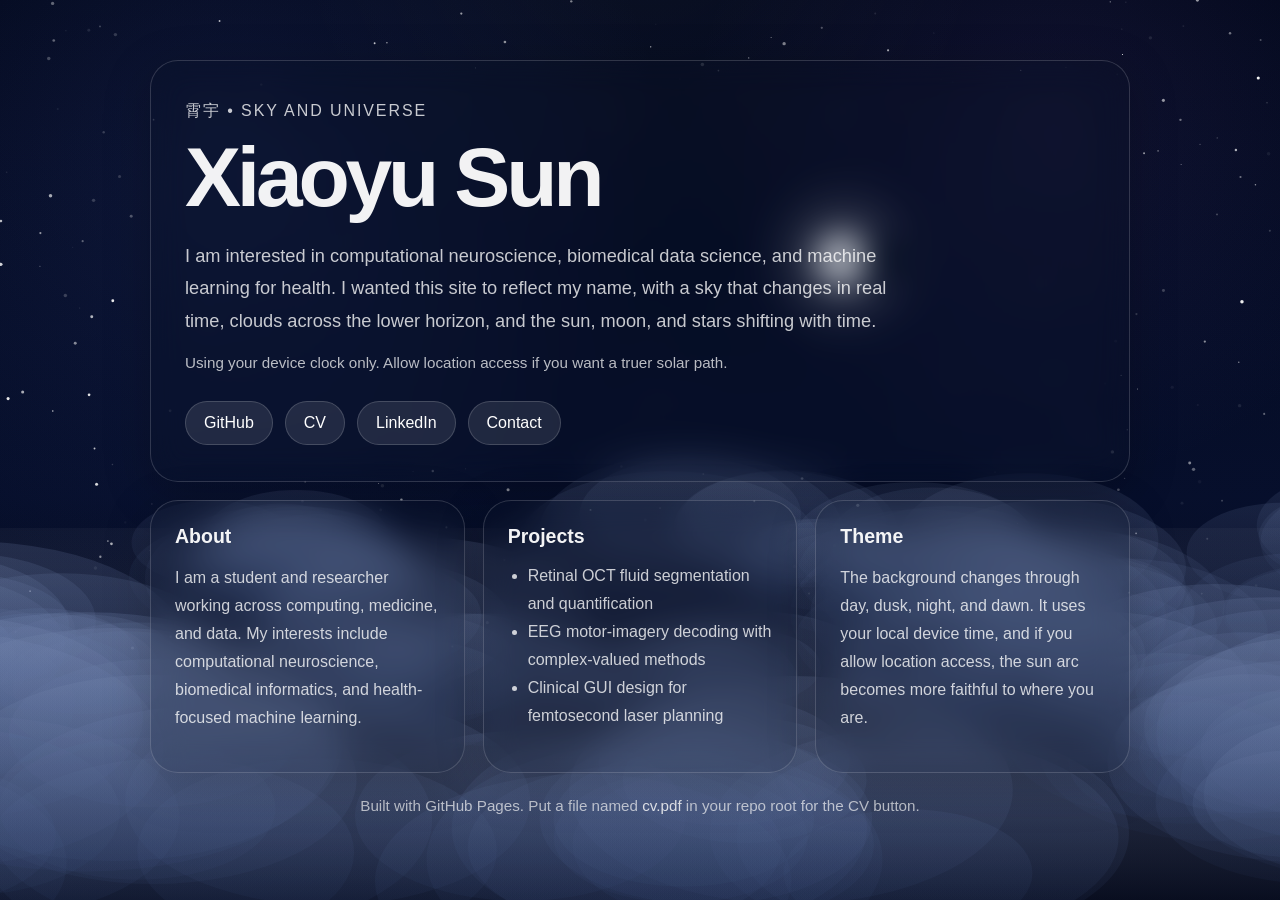
==== index.html @ a61abae7 "Refactor styles and enhance visual elements Adjusted CSS variables for transparency and z-index, mod" ====
<!DOCTYPE html>
<html lang="en">
<head>
  <meta charset="UTF-8" />
  <meta name="viewport" content="width=device-width, initial-scale=1.0" />
  <title>Xiaoyu Sun</title>
  <style>
    * { box-sizing: border-box; }

    :root {
      --page-max: 980px;
      --glass: rgba(10, 18, 40, 0.22);
      --glass-border: rgba(255, 255, 255, 0.16);
      --text: rgba(255, 255, 255, 0.95);
      --muted: rgba(255, 255, 255, 0.78);
      --button: rgba(255, 255, 255, 0.10);
      --button-hover: rgba(255, 255, 255, 0.18);
    }

    html, body {
      margin: 0;
      min-height: 100%;
      overflow-x: hidden;
      font-family: Inter, "Segoe UI", Arial, sans-serif;
      color: var(--text);
      background: #020617;
    }

    body {
      position: relative;
    }

    #sky {
      position: fixed;
      inset: 0;
      width: 100%;
      height: 100%;
      display: block;
      z-index: 0;
      pointer-events: none;
    }

        .overlay {
      position: fixed;
      inset: 0;
      z-index: 1;
      background:
        radial-gradient(circle at 50% -10%, rgba(255, 255, 255, 0.04), transparent 30%),
        linear-gradient(to bottom, rgba(2, 6, 23, 0.03), rgba(2, 6, 23, 0.16));
      pointer-events: none;
    }

        .page {
      width: min(var(--page-max), calc(100% - 32px));
      margin: 0 auto;
      padding: 60px 0 40px;
      position: relative;
      z-index: 2;
    }

    .hero, .card {
      background: var(--glass);
      border: 1px solid var(--glass-border);
      backdrop-filter: blur(16px);
      -webkit-backdrop-filter: blur(16px);
      border-radius: 28px;
      box-shadow: 0 12px 48px rgba(0, 0, 0, 0.22);
    }

    .hero {
      padding: 36px 34px;
      margin-bottom: 18px;
    }

    .eyebrow {
      margin: 0 0 12px;
      color: var(--muted);
      font-size: 1rem;
      letter-spacing: 0.12em;
      text-transform: uppercase;
    }

    h1 {
      margin: 0;
      font-size: clamp(3rem, 9vw, 5.25rem);
      line-height: 0.96;
      letter-spacing: -0.05em;
    }

    .tagline {
      max-width: 720px;
      font-size: 1.14rem;
      line-height: 1.8;
      color: var(--muted);
      margin: 22px 0 0;
    }

    .status {
      margin-top: 12px;
      font-size: 0.95rem;
      color: rgba(255, 255, 255, 0.72);
    }

    .buttons {
      display: flex;
      flex-wrap: wrap;
      gap: 12px;
      margin-top: 24px;
    }

    .buttons a {
      display: inline-flex;
      align-items: center;
      justify-content: center;
      min-height: 44px;
      padding: 0 18px;
      border-radius: 999px;
      text-decoration: none;
      color: white;
      background: var(--button);
      border: 1px solid rgba(255, 255, 255, 0.16);
      transition: transform 0.18s ease, background 0.18s ease, border-color 0.18s ease;
    }

    .buttons a:hover {
      transform: translateY(-1px);
      background: var(--button-hover);
      border-color: rgba(255, 255, 255, 0.24);
    }

    .grid {
      display: grid;
      grid-template-columns: repeat(auto-fit, minmax(260px, 1fr));
      gap: 18px;
      margin-top: 18px;
    }

    .card {
      padding: 24px;
    }

    h2 {
      margin: 0 0 14px;
      font-size: 1.22rem;
    }

    p, li {
      color: var(--muted);
      line-height: 1.75;
      font-size: 1rem;
    }

    ul {
      margin: 0;
      padding-left: 20px;
    }

    .footer {
      margin-top: 24px;
      text-align: center;
      font-size: 0.95rem;
      color: rgba(255, 255, 255, 0.68);
    }

    .footer a {
      color: rgba(255, 255, 255, 0.86);
      text-decoration: none;
    }

    .footer a:hover {
      text-decoration: underline;
    }

    @media (max-width: 640px) {
      .page {
        padding-top: 32px;
      }

      .hero, .card {
        padding: 22px;
        border-radius: 24px;
      }

      .tagline {
        font-size: 1.03rem;
      }
    }
  </style>
</head>
<body>
  <canvas id="sky"></canvas>
  <div class="overlay"></div>

  <main class="page">
    <section class="hero">
      <p class="eyebrow">霄宇 • Sky and Universe</p>
      <h1>Xiaoyu Sun</h1>
      <p class="tagline">
        I am interested in computational neuroscience, biomedical data science, and machine learning for health.
        I wanted this site to reflect my name, with a sky that changes in real time, clouds across the lower horizon,
        and the sun, moon, and stars shifting with time.
      </p>
      <p class="status" id="sky-status">Using your device clock. Waiting for location permission for a truer solar path.</p>

      <div class="buttons">
        <a href="https://github.com/XiaoyuSun-1" target="_blank" rel="noopener noreferrer">GitHub</a>
        <a href="cv.pdf" target="_blank" rel="noopener noreferrer">CV</a>
        <a href="https://www.linkedin.com/in/klay-xiaoyu-sun/" target="_blank" rel="noopener noreferrer">LinkedIn</a>
        <a href="mailto:xisun@students.pitzer.edu">Contact</a>
      </div>
    </section>

    <section class="grid">
      <article class="card">
        <h2>About</h2>
        <p>
          I am a student and researcher working across computing, medicine, and data.
          My interests include computational neuroscience, biomedical informatics,
          and health-focused machine learning.
        </p>
      </article>

      <article class="card">
        <h2>Projects</h2>
        <ul>
          <li>Retinal OCT fluid segmentation and quantification</li>
          <li>EEG motor-imagery decoding with complex-valued methods</li>
          <li>Clinical GUI design for femtosecond laser planning</li>
        </ul>
      </article>

      <article class="card">
        <h2>Theme</h2>
        <p>
          The background changes through day, dusk, night, and dawn.
          It uses your local device time, and if you allow location access,
          the sun arc becomes more faithful to where you are.
        </p>
      </article>
    </section>

    <div class="footer">
      Built with GitHub Pages. Put a file named <a href="cv.pdf">cv.pdf</a> in your repo root for the CV button.
    </div>
  </main>

  <script>
    const canvas = document.getElementById("sky");
    const ctx = canvas.getContext("2d");
    const statusEl = document.getElementById("sky-status");

    let width = 0;
    let height = 0;
    let dpr = 1;

    const observer = {
      lat: null,
      lon: null,
      usingGeo: false
    };

    const stars = [];
    const cloudLayers = [];
    const STAR_COUNT = 320;
    const HORIZON_RATIO = 0.62;

    function clamp(v, min, max) {
      return Math.max(min, Math.min(max, v));
    }

    function lerp(a, b, t) {
      return a + (b - a) * t;
    }

    function smoothstep(edge0, edge1, x) {
      const t = clamp((x - edge0) / (edge1 - edge0), 0, 1);
      return t * t * (3 - 2 * t);
    }

    function rgba(r, g, b, a = 1) {
      return `rgba(${r}, ${g}, ${b}, ${a})`;
    }

    function resize() {
      width = window.innerWidth;
      height = window.innerHeight;
      dpr = Math.min(window.devicePixelRatio || 1, 2);

      canvas.width = width * dpr;
      canvas.height = height * dpr;
      canvas.style.width = width + "px";
      canvas.style.height = height + "px";
      ctx.setTransform(dpr, 0, 0, dpr, 0, 0);

      buildStars();
      buildClouds();
    }

    function random(min, max) {
      return Math.random() * (max - min) + min;
    }

    function buildStars() {
      stars.length = 0;
      for (let i = 0; i < STAR_COUNT; i++) {
        stars.push({
          x: Math.random() * width,
          y: Math.random() * height * 0.72,
          r: random(0.45, 1.75),
          baseAlpha: random(0.25, 0.95),
          twinkle: random(0.6, 2.4),
          driftX: random(-0.008, 0.008),
          driftY: random(-0.018, 0.018)
        });
      }
    }

    function createCloud(count, baseYRatio, sizeMin, sizeMax, speedMin, speedMax, alpha) {
      const clouds = [];
      for (let i = 0; i < count; i++) {
        clouds.push({
          x: random(-200, width + 200),
          y: height * baseYRatio + random(-30, 40),
          size: random(sizeMin, sizeMax),
          speed: random(speedMin, speedMax),
          alpha,
          puffOffset: Array.from({ length: 5 }, () => ({
            ox: random(-0.42, 0.42),
            oy: random(-0.18, 0.18),
            scale: random(0.55, 1.1)
          }))
        });
      }
      return clouds;
    }

    function buildClouds() {
      cloudLayers.length = 0;
      cloudLayers.push(createCloud(11, 0.64, 140, 240, 0.05, 0.12, 0.26));
      cloudLayers.push(createCloud(10, 0.75, 180, 300, 0.09, 0.18, 0.34));
      cloudLayers.push(createCloud(9, 0.87, 240, 390, 0.14, 0.24, 0.42));
    }

    function dayOfYear(date) {
      const start = new Date(date.getFullYear(), 0, 0);
      const diff = date - start;
      return Math.floor(diff / 86400000);
    }

    function solarPosition(date, lat, lon) {
      const rad = Math.PI / 180;
      const n = dayOfYear(date);
      const hours = date.getHours() + date.getMinutes() / 60 + date.getSeconds() / 3600;
      const gamma = 2 * Math.PI / 365 * (n - 1 + (hours - 12) / 24);

      const eqtime = 229.18 * (
        0.000075 +
        0.001868 * Math.cos(gamma) -
        0.032077 * Math.sin(gamma) -
        0.014615 * Math.cos(2 * gamma) -
        0.040849 * Math.sin(2 * gamma)
      );

      const decl =
        0.006918 -
        0.399912 * Math.cos(gamma) +
        0.070257 * Math.sin(gamma) -
        0.006758 * Math.cos(2 * gamma) +
        0.000907 * Math.sin(2 * gamma) -
        0.002697 * Math.cos(3 * gamma) +
        0.00148 * Math.sin(3 * gamma);

      const timezone = -date.getTimezoneOffset() / 60;
      const timeOffset = eqtime + 4 * lon - 60 * timezone;
      const trueSolarMinutes = hours * 60 + timeOffset;
      const hourAngleDeg = trueSolarMinutes / 4 - 180;
      const hourAngle = hourAngleDeg * rad;
      const latRad = lat * rad;

      const cosZenith =
        Math.sin(latRad) * Math.sin(decl) +
        Math.cos(latRad) * Math.cos(decl) * Math.cos(hourAngle);

      const zenith = Math.acos(clamp(cosZenith, -1, 1));
      const altitude = 90 - zenith / rad;

      return {
        altitude,
        hourAngleDeg
      };
    }

    function fallbackSolarPosition(date) {
      const h = date.getHours() + date.getMinutes() / 60 + date.getSeconds() / 3600;
      const t = (h - 6) / 12;
      const altitude = Math.sin(t * Math.PI) * 72 - 8;
      const hourAngleDeg = (h / 24) * 360 - 180;
      return { altitude, hourAngleDeg };
    }

    function getSun(date) {
      if (observer.usingGeo && observer.lat != null && observer.lon != null) {
        return solarPosition(date, observer.lat, observer.lon);
      }
      return fallbackSolarPosition(date);
    }

    function moonPhase(date) {
      const synodicMonth = 29.530588853;
      const knownNewMoon = Date.UTC(2000, 0, 6, 18, 14, 0);
      const days = (date.getTime() - knownNewMoon) / 86400000;
      let phase = (days / synodicMonth) % 1;
      if (phase < 0) phase += 1;
      return phase;
    }

    function getMoon(date) {
      const phase = moonPhase(date);
      const shifted = new Date(date.getTime() + (12.85 + phase * 1.2) * 3600000);
      const pos = observer.usingGeo && observer.lat != null && observer.lon != null
        ? solarPosition(shifted, observer.lat, observer.lon)
        : fallbackSolarPosition(shifted);
      return {
        altitude: pos.altitude,
        hourAngleDeg: pos.hourAngleDeg,
        phase
      };
    }

    function bodyToXY(pos) {
      const horizonY = height * HORIZON_RATIO;
      const x = width * (0.5 + clamp(pos.hourAngleDeg, -110, 110) / 220 * 0.84);
      const altitudeNorm = clamp((pos.altitude + 12) / 84, 0, 1);
      const y = horizonY - altitudeNorm * height * 0.48;
      return { x, y };
    }

    function drawSky(sunAlt) {
      const horizonY = height * HORIZON_RATIO;
      const day = smoothstep(-6, 18, sunAlt);
      const night = 1 - smoothstep(-10, 6, sunAlt);
      const twilight = Math.max(0, 1 - Math.abs(sunAlt) / 16);

      const base = ctx.createLinearGradient(0, 0, 0, height);
      base.addColorStop(0, rgba(2, 8, 28, 1));
      base.addColorStop(0.55, rgba(7, 16, 46, 1));
      base.addColorStop(1, rgba(10, 14, 32, 1));
      ctx.fillStyle = base;
      ctx.fillRect(0, 0, width, height);

      if (day > 0) {
        ctx.save();
        ctx.globalAlpha = day;
        const dayGrad = ctx.createLinearGradient(0, 0, 0, height);
        dayGrad.addColorStop(0, rgba(88, 163, 255, 1));
        dayGrad.addColorStop(0.52, rgba(156, 209, 255, 1));
        dayGrad.addColorStop(1, rgba(216, 236, 255, 1));
        ctx.fillStyle = dayGrad;
        ctx.fillRect(0, 0, width, height);
        ctx.restore();
      }

      if (twilight > 0.01) {
        ctx.save();
        ctx.globalAlpha = twilight * 0.95;
        const dusk = ctx.createRadialGradient(width * 0.5, horizonY - 10, 10, width * 0.5, horizonY - 10, width * 0.62);
        dusk.addColorStop(0, rgba(255, 206, 122, 0.88));
        dusk.addColorStop(0.32, rgba(255, 145, 92, 0.42));
        dusk.addColorStop(0.62, rgba(153, 106, 215, 0.18));
        dusk.addColorStop(1, rgba(0, 0, 0, 0));
        ctx.fillStyle = dusk;
        ctx.fillRect(0, 0, width, height);
        ctx.restore();
      }

      if (night > 0.1) {
        ctx.save();
        ctx.globalAlpha = night * 0.55;
        const glowA = ctx.createRadialGradient(width * 0.18, height * 0.18, 0, width * 0.18, height * 0.18, width * 0.34);
        glowA.addColorStop(0, rgba(72, 92, 180, 0.30));
        glowA.addColorStop(1, rgba(72, 92, 180, 0));
        ctx.fillStyle = glowA;
        ctx.fillRect(0, 0, width, height);

        const glowB = ctx.createRadialGradient(width * 0.82, height * 0.14, 0, width * 0.82, height * 0.14, width * 0.28);
        glowB.addColorStop(0, rgba(120, 88, 180, 0.22));
        glowB.addColorStop(1, rgba(120, 88, 180, 0));
        ctx.fillStyle = glowB;
        ctx.fillRect(0, 0, width, height);
        ctx.restore();
      }
    }

    function drawStars(t, sunAlt) {
      const night = 1 - smoothstep(-8, 8, sunAlt);
      if (night < 0.06) return;

      ctx.save();
      ctx.globalCompositeOperation = "screen";

      for (const star of stars) {
        star.x += star.driftX;
        star.y += star.driftY;

        if (star.x < -2) star.x = width + 2;
        if (star.x > width + 2) star.x = -2;
        if (star.y < -2) star.y = height * 0.72 + 2;
        if (star.y > height * 0.72 + 2) star.y = -2;

        const twinkle = 0.55 + 0.45 * Math.sin(t * 0.0012 * star.twinkle + star.x * 0.012 + star.y * 0.008);
        const alpha = clamp(star.baseAlpha * twinkle * night * 1.35, 0, 1);
        ctx.beginPath();
        ctx.fillStyle = rgba(255, 255, 255, alpha);
        ctx.arc(star.x, star.y, star.r, 0, Math.PI * 2);
        ctx.fill();
      }

      ctx.restore();
    }

    function drawSun(pos, sunAlt) {
      if (sunAlt < -8) return;
      const { x, y } = bodyToXY(pos);
      const r = lerp(28, 44, smoothstep(-6, 30, sunAlt));

      ctx.save();
      const glow = ctx.createRadialGradient(x, y, 0, x, y, r * 3.3);
      glow.addColorStop(0, rgba(255, 248, 220, 0.92));
      glow.addColorStop(0.18, rgba(255, 220, 140, 0.52));
      glow.addColorStop(0.5, rgba(255, 180, 90, 0.18));
      glow.addColorStop(1, rgba(255, 180, 90, 0));
      ctx.fillStyle = glow;
      ctx.beginPath();
      ctx.arc(x, y, r * 3.3, 0, Math.PI * 2);
      ctx.fill();

      ctx.beginPath();
      ctx.fillStyle = rgba(255, 236, 176, 0.98);
      ctx.arc(x, y, r, 0, Math.PI * 2);
      ctx.fill();
      ctx.restore();
    }

    function drawMoon(pos, sunAlt) {
      const night = 1 - smoothstep(-6, 8, sunAlt);
      if (night < 0.16) return;

      const { x, y } = bodyToXY(pos);
      const r = 26;
      const phase = pos.phase;
      const illum = 0.5 * (1 - Math.cos(2 * Math.PI * phase));
      const waxing = phase < 0.5;
      const shadowShift = (1 - illum) * r * 2 * (waxing ? -1 : 1);

      ctx.save();
      const glow = ctx.createRadialGradient(x, y, 0, x, y, r * 3.2);
      glow.addColorStop(0, rgba(255, 255, 255, 0.30 * night));
      glow.addColorStop(1, rgba(255, 255, 255, 0));
      ctx.fillStyle = glow;
      ctx.beginPath();
      ctx.arc(x, y, r * 3.2, 0, Math.PI * 2);
      ctx.fill();

      ctx.beginPath();
      ctx.fillStyle = rgba(242, 245, 250, 0.95 * night);
      ctx.arc(x, y, r, 0, Math.PI * 2);
      ctx.fill();

      ctx.globalCompositeOperation = "source-atop";
      ctx.beginPath();
      ctx.fillStyle = rgba(10, 18, 40, 0.92);
      ctx.arc(x + shadowShift, y, r, 0, Math.PI * 2);
      ctx.fill();

      ctx.restore();
    }

    function drawCloudBand() {
      const horizonY = height * HORIZON_RATIO;
      const grad = ctx.createLinearGradient(0, horizonY - 30, 0, height);
      grad.addColorStop(0, rgba(255, 255, 255, 0.04));
      grad.addColorStop(0.25, rgba(180, 195, 230, 0.08));
      grad.addColorStop(1, rgba(10, 16, 34, 0.62));
      ctx.fillStyle = grad;
      ctx.fillRect(0, horizonY - 30, width, height - horizonY + 30);
    }

    function drawCloudPuff(cloud, layerIndex, sunAlt) {
      const night = 1 - smoothstep(-8, 10, sunAlt);
      const daylight = smoothstep(-8, 18, sunAlt);
      const lightA = rgba(255, 250, 245, cloud.alpha * (0.18 + daylight * 0.42));
      const lightB = rgba(130, 150, 195, cloud.alpha * (0.18 + night * 0.38));
      const fillA = daylight > 0.35 ? lightA : lightB;
      const fillB = daylight > 0.35
        ? rgba(255, 208, 168, cloud.alpha * 0.18)
        : rgba(56, 78, 128, cloud.alpha * 0.24);

      const grad = ctx.createLinearGradient(cloud.x, cloud.y - cloud.size * 0.4, cloud.x, cloud.y + cloud.size * 0.4);
      grad.addColorStop(0, fillA);
      grad.addColorStop(1, fillB);
      ctx.fillStyle = grad;

      for (const puff of cloud.puffOffset) {
        const rx = cloud.size * puff.scale * 0.70;
        const ry = cloud.size * puff.scale * 0.36;
        ctx.beginPath();
        ctx.ellipse(
          cloud.x + puff.ox * cloud.size,
          cloud.y + puff.oy * cloud.size + layerIndex * 6,
          rx,
          ry,
          0,
          0,
          Math.PI * 2
        );
        ctx.fill();
      }
    }

    function drawClouds(sunAlt) {
      drawCloudBand();

      cloudLayers.forEach((layer, layerIndex) => {
        for (const cloud of layer) {
          cloud.x += cloud.speed;
          if (cloud.x - cloud.size * 1.2 > width + 260) {
            cloud.x = -cloud.size * 1.4 - 160;
          }
          drawCloudPuff(cloud, layerIndex, sunAlt);
        }
      });
    }

    function drawHaze(sunAlt, sunPos) {
      const { x, y } = bodyToXY(sunPos);
      const haze = Math.max(0, 1 - Math.abs(sunAlt) / 18);
      if (haze < 0.08) return;

      ctx.save();
      ctx.globalAlpha = haze * 0.42;
      const halo = ctx.createRadialGradient(x, y, 0, x, y, width * 0.32);
      halo.addColorStop(0, rgba(255, 210, 140, 0.28));
      halo.addColorStop(1, rgba(255, 210, 140, 0));
      ctx.fillStyle = halo;
      ctx.fillRect(0, 0, width, height);
      ctx.restore();
    }

    function render(t) {
      const now = new Date();
      const sun = getSun(now);
      const moon = getMoon(now);

      drawSky(sun.altitude);
      drawStars(t, sun.altitude);
      drawHaze(sun.altitude, sun);
      drawSun(sun, sun.altitude);
      drawMoon(moon, sun.altitude);
      drawClouds(sun.altitude);

      requestAnimationFrame(render);
    }

    function requestLocation() {
      if (!navigator.geolocation) {
        statusEl.textContent = "Using your device clock only. Browser location is unavailable.";
        return;
      }

      navigator.geolocation.getCurrentPosition(
        (pos) => {
          observer.lat = pos.coords.latitude;
          observer.lon = pos.coords.longitude;
          observer.usingGeo = true;
          statusEl.textContent = "Using your live location and device time for the sky.";
        },
        () => {
          observer.usingGeo = false;
          statusEl.textContent = "Using your device clock only. Allow location access if you want a truer solar path.";
        },
        {
          enableHighAccuracy: false,
          maximumAge: 10 * 60 * 1000,
          timeout: 5000
        }
      );
    }

    window.addEventListener("resize", resize);
    resize();
    requestLocation();
    requestAnimationFrame(render);
  </script>
</body>
</html>
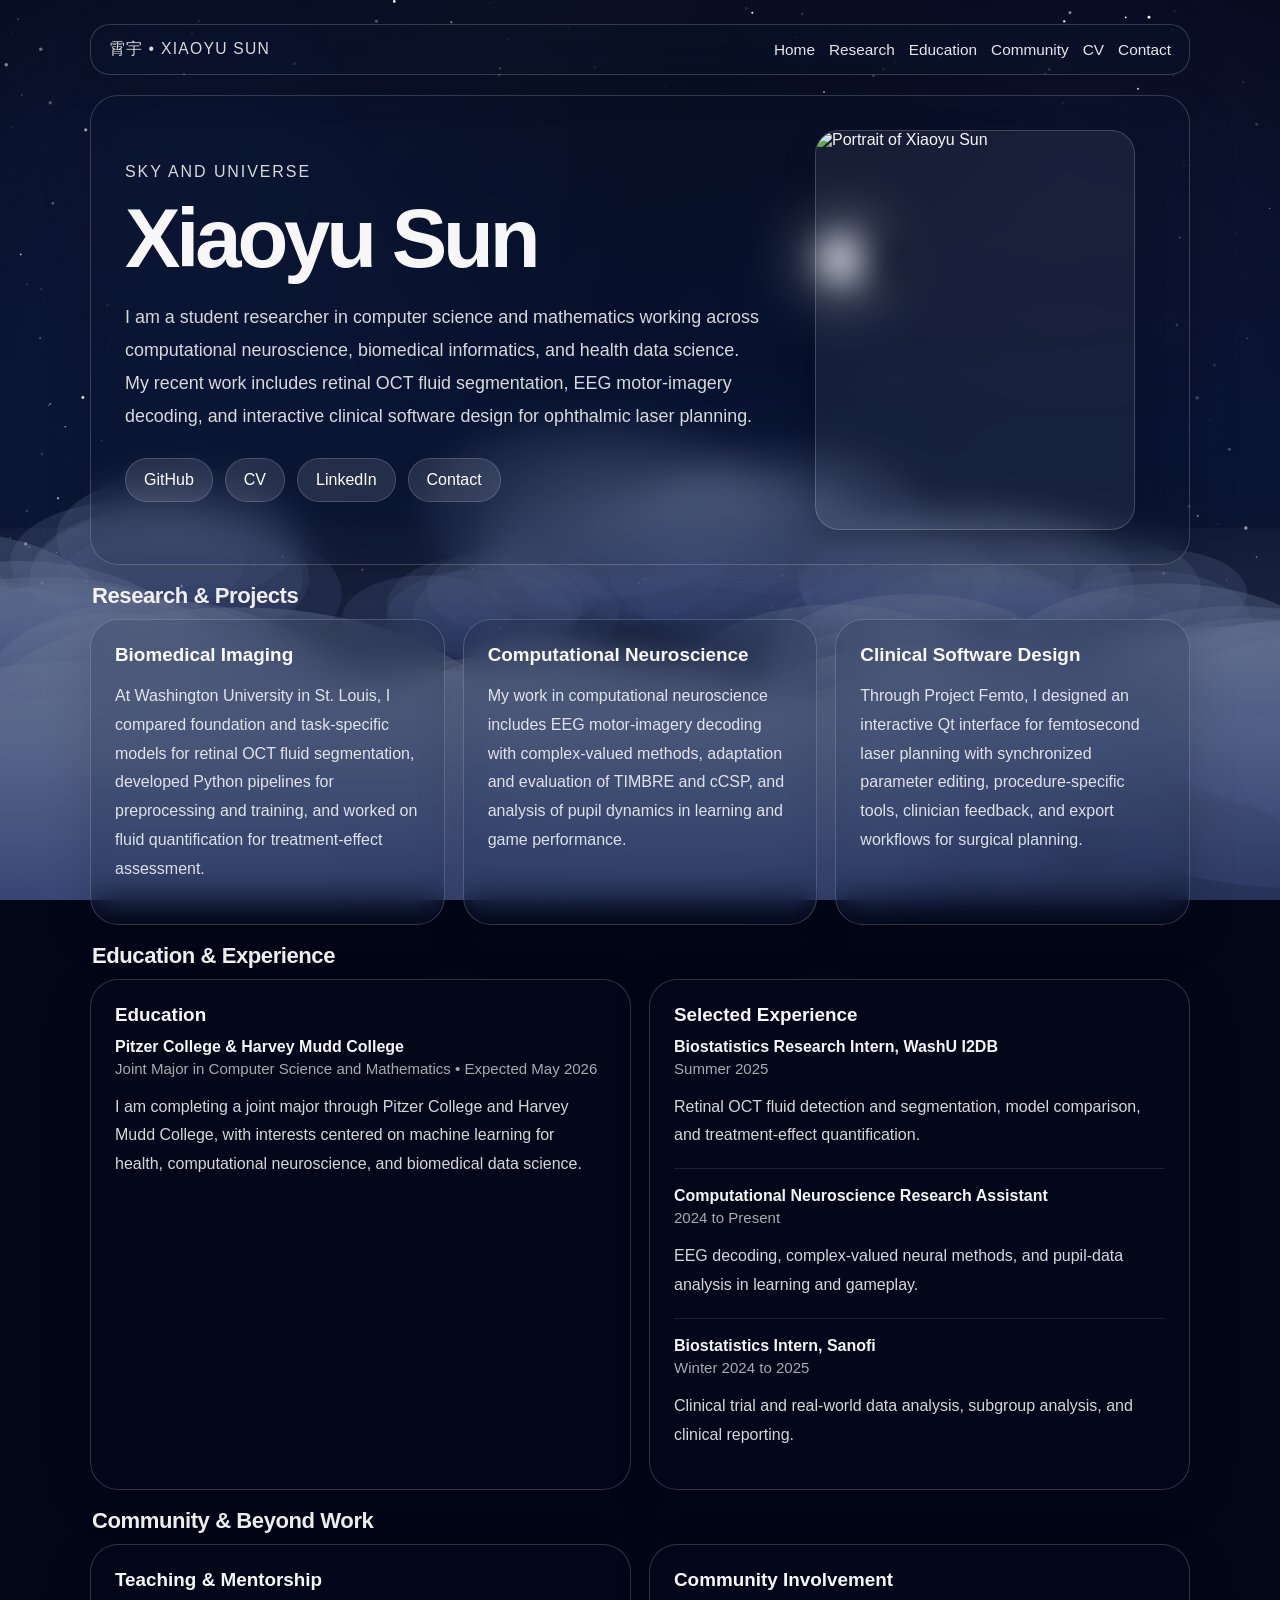
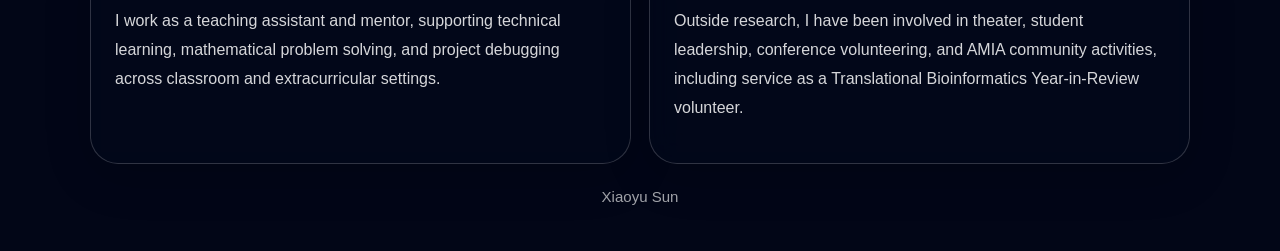
==== commit 5cd25488: "Refactor index.html for layout and styling improvements Updated CSS variables for improved styling a" ====
--- a/index.html
+++ b/index.html
@@ -8,13 +8,14 @@
     * { box-sizing: border-box; }
 
     :root {
-      --page-max: 980px;
-      --glass: rgba(10, 18, 40, 0.22);
-      --glass-border: rgba(255, 255, 255, 0.16);
-      --text: rgba(255, 255, 255, 0.95);
-      --muted: rgba(255, 255, 255, 0.78);
-      --button: rgba(255, 255, 255, 0.10);
-      --button-hover: rgba(255, 255, 255, 0.18);
+      --page-max: 1100px;
+      --glass: rgba(10, 18, 40, 0.18);
+      --glass-strong: rgba(10, 18, 40, 0.28);
+      --glass-border: rgba(255, 255, 255, 0.18);
+      --text: rgba(255, 255, 255, 0.97);
+      --muted: rgba(255, 255, 255, 0.84);
+      --button: rgba(255, 255, 255, 0.11);
+      --button-hover: rgba(255, 255, 255, 0.20);
     }
 
     html, body {
@@ -24,6 +25,7 @@
       font-family: Inter, "Segoe UI", Arial, sans-serif;
       color: var(--text);
       background: #020617;
+      scroll-behavior: smooth;
     }
 
     body {
@@ -40,35 +42,84 @@
       pointer-events: none;
     }
 
-        .overlay {
+    .overlay {
       position: fixed;
       inset: 0;
       z-index: 1;
       background:
         radial-gradient(circle at 50% -10%, rgba(255, 255, 255, 0.04), transparent 30%),
-        linear-gradient(to bottom, rgba(2, 6, 23, 0.03), rgba(2, 6, 23, 0.16));
+        linear-gradient(to bottom, rgba(2, 6, 23, 0.02), rgba(2, 6, 23, 0.12));
       pointer-events: none;
     }
 
-        .page {
+    .page {
       width: min(var(--page-max), calc(100% - 32px));
       margin: 0 auto;
-      padding: 60px 0 40px;
+      padding: 24px 0 40px;
       position: relative;
       z-index: 2;
     }
 
-    .hero, .card {
+    .nav {
+      position: sticky;
+      top: 16px;
+      z-index: 10;
+      display: flex;
+      justify-content: space-between;
+      align-items: center;
+      gap: 18px;
+      padding: 14px 18px;
+      margin-bottom: 20px;
+      background: var(--glass-strong);
+      border: 1px solid var(--glass-border);
+      border-radius: 20px;
+      backdrop-filter: blur(16px);
+      -webkit-backdrop-filter: blur(16px);
+      box-shadow: 0 10px 40px rgba(0, 0, 0, 0.16);
+    }
+
+    .nav-brand {
+      font-size: 0.98rem;
+      letter-spacing: 0.08em;
+      text-transform: uppercase;
+      color: var(--muted);
+      white-space: nowrap;
+    }
+
+    .nav-links {
+      display: flex;
+      flex-wrap: wrap;
+      justify-content: flex-end;
+      gap: 14px;
+    }
+
+    .nav-links a {
+      color: rgba(255, 255, 255, 0.9);
+      text-decoration: none;
+      font-size: 0.96rem;
+      transition: opacity 0.18s ease;
+    }
+
+    .nav-links a:hover {
+      opacity: 0.75;
+    }
+
+    .hero,
+    .card {
       background: var(--glass);
       border: 1px solid var(--glass-border);
       backdrop-filter: blur(16px);
       -webkit-backdrop-filter: blur(16px);
       border-radius: 28px;
-      box-shadow: 0 12px 48px rgba(0, 0, 0, 0.22);
+      box-shadow: 0 12px 48px rgba(0, 0, 0, 0.16);
     }
 
     .hero {
-      padding: 36px 34px;
+      display: grid;
+      grid-template-columns: minmax(0, 1.4fr) minmax(260px, 360px);
+      gap: 28px;
+      align-items: center;
+      padding: 34px;
       margin-bottom: 18px;
     }
 
@@ -82,23 +133,17 @@
 
     h1 {
       margin: 0;
-      font-size: clamp(3rem, 9vw, 5.25rem);
+      font-size: clamp(3rem, 9vw, 5.2rem);
       line-height: 0.96;
       letter-spacing: -0.05em;
     }
 
     .tagline {
-      max-width: 720px;
-      font-size: 1.14rem;
-      line-height: 1.8;
+      max-width: 760px;
+      font-size: 1.12rem;
+      line-height: 1.85;
       color: var(--muted);
       margin: 22px 0 0;
-    }
-
-    .status {
-      margin-top: 12px;
-      font-size: 0.95rem;
-      color: rgba(255, 255, 255, 0.72);
     }
 
     .buttons {
@@ -128,11 +173,47 @@
       border-color: rgba(255, 255, 255, 0.24);
     }
 
-    .grid {
+    .hero-photo-wrap {
+      display: flex;
+      justify-content: center;
+      align-items: center;
+    }
+
+    .hero-photo {
+      width: min(100%, 320px);
+      aspect-ratio: 4 / 5;
+      object-fit: cover;
+      object-position: center 22%;
+      border-radius: 24px;
+      border: 1px solid rgba(255, 255, 255, 0.18);
+      box-shadow: 0 10px 32px rgba(0, 0, 0, 0.22);
+      background: rgba(255, 255, 255, 0.06);
+    }
+
+    .section {
+      margin-top: 18px;
+      scroll-margin-top: 90px;
+    }
+
+    .section-header {
+      margin: 0 0 10px;
+      padding-left: 2px;
+      font-size: 1.38rem;
+      letter-spacing: -0.02em;
+    }
+
+    .grid-two,
+    .grid-three {
       display: grid;
-      grid-template-columns: repeat(auto-fit, minmax(260px, 1fr));
       gap: 18px;
-      margin-top: 18px;
+    }
+
+    .grid-two {
+      grid-template-columns: repeat(2, minmax(0, 1fr));
+    }
+
+    .grid-three {
+      grid-template-columns: repeat(3, minmax(0, 1fr));
     }
 
     .card {
@@ -140,13 +221,13 @@
     }
 
     h2 {
-      margin: 0 0 14px;
-      font-size: 1.22rem;
+      margin: 0 0 12px;
+      font-size: 1.18rem;
     }
 
     p, li {
       color: var(--muted);
-      line-height: 1.75;
+      line-height: 1.8;
       font-size: 1rem;
     }
 
@@ -155,34 +236,77 @@
       padding-left: 20px;
     }
 
+    .timeline-item + .timeline-item {
+      margin-top: 18px;
+      padding-top: 18px;
+      border-top: 1px solid rgba(255, 255, 255, 0.10);
+    }
+
+    .timeline-title {
+      font-size: 1rem;
+      font-weight: 600;
+      color: rgba(255, 255, 255, 0.96);
+      margin-bottom: 4px;
+    }
+
+    .timeline-meta {
+      font-size: 0.94rem;
+      color: rgba(255, 255, 255, 0.66);
+      margin-bottom: 8px;
+    }
+
     .footer {
       margin-top: 24px;
       text-align: center;
-      font-size: 0.95rem;
-      color: rgba(255, 255, 255, 0.68);
-    }
-
-    .footer a {
-      color: rgba(255, 255, 255, 0.86);
-      text-decoration: none;
-    }
-
-    .footer a:hover {
-      text-decoration: underline;
+      font-size: 0.94rem;
+      color: rgba(255, 255, 255, 0.64);
+      padding-bottom: 6px;
+    }
+
+    @media (max-width: 980px) {
+      .hero {
+        grid-template-columns: 1fr;
+      }
+
+      .hero-photo {
+        width: min(100%, 280px);
+      }
+    }
+
+    @media (max-width: 860px) {
+      .grid-three {
+        grid-template-columns: 1fr;
+      }
+
+      .grid-two {
+        grid-template-columns: 1fr;
+      }
+    }
+
+    @media (max-width: 700px) {
+      .nav {
+        flex-direction: column;
+        align-items: flex-start;
+      }
+
+      .nav-links {
+        justify-content: flex-start;
+      }
     }
 
     @media (max-width: 640px) {
       .page {
-        padding-top: 32px;
-      }
-
-      .hero, .card {
+        padding-top: 16px;
+      }
+
+      .hero,
+      .card {
         padding: 22px;
         border-radius: 24px;
       }
 
       .tagline {
-        font-size: 1.03rem;
+        font-size: 1.02rem;
       }
     }
   </style>
@@ -192,62 +316,134 @@
   <div class="overlay"></div>
 
   <main class="page">
-    <section class="hero">
-      <p class="eyebrow">霄宇 • Sky and Universe</p>
-      <h1>Xiaoyu Sun</h1>
-      <p class="tagline">
-        I am interested in computational neuroscience, biomedical data science, and machine learning for health.
-        I wanted this site to reflect my name, with a sky that changes in real time, clouds across the lower horizon,
-        and the sun, moon, and stars shifting with time.
-      </p>
-      <p class="status" id="sky-status">Using your device clock. Waiting for location permission for a truer solar path.</p>
-
-      <div class="buttons">
-        <a href="https://github.com/XiaoyuSun-1" target="_blank" rel="noopener noreferrer">GitHub</a>
+    <nav class="nav">
+      <div class="nav-brand">霄宇 • Xiaoyu Sun</div>
+      <div class="nav-links">
+        <a href="#home">Home</a>
+        <a href="#research">Research</a>
+        <a href="#education">Education</a>
+        <a href="#community">Community</a>
         <a href="cv.pdf" target="_blank" rel="noopener noreferrer">CV</a>
-        <a href="https://www.linkedin.com/in/klay-xiaoyu-sun/" target="_blank" rel="noopener noreferrer">LinkedIn</a>
         <a href="mailto:xisun@students.pitzer.edu">Contact</a>
       </div>
+    </nav>
+
+    <section class="hero" id="home">
+      <div>
+        <p class="eyebrow">Sky and Universe</p>
+        <h1>Xiaoyu Sun</h1>
+        <p class="tagline">
+          I am a student researcher in computer science and mathematics working across computational neuroscience,
+          biomedical informatics, and health data science. My recent work includes retinal OCT fluid segmentation,
+          EEG motor-imagery decoding, and interactive clinical software design for ophthalmic laser planning.
+        </p>
+
+        <div class="buttons">
+          <a href="https://github.com/XiaoyuSun-1" target="_blank" rel="noopener noreferrer">GitHub</a>
+          <a href="cv.pdf" target="_blank" rel="noopener noreferrer">CV</a>
+          <a href="https://www.linkedin.com/in/klay-xiaoyu-sun/" target="_blank" rel="noopener noreferrer">LinkedIn</a>
+          <a href="mailto:xisun@students.pitzer.edu">Contact</a>
+        </div>
+      </div>
+
+      <div class="hero-photo-wrap">
+        <img class="hero-photo" src="headshot.jpg" alt="Portrait of Xiaoyu Sun" />
+      </div>
     </section>
 
-    <section class="grid">
-      <article class="card">
-        <h2>About</h2>
-        <p>
-          I am a student and researcher working across computing, medicine, and data.
-          My interests include computational neuroscience, biomedical informatics,
-          and health-focused machine learning.
-        </p>
-      </article>
-
-      <article class="card">
-        <h2>Projects</h2>
-        <ul>
-          <li>Retinal OCT fluid segmentation and quantification</li>
-          <li>EEG motor-imagery decoding with complex-valued methods</li>
-          <li>Clinical GUI design for femtosecond laser planning</li>
-        </ul>
-      </article>
-
-      <article class="card">
-        <h2>Theme</h2>
-        <p>
-          The background changes through day, dusk, night, and dawn.
-          It uses your local device time, and if you allow location access,
-          the sun arc becomes more faithful to where you are.
-        </p>
-      </article>
+    <section class="section" id="research">
+      <h2 class="section-header">Research & Projects</h2>
+      <div class="grid-three">
+        <article class="card">
+          <h2>Biomedical Imaging</h2>
+          <p>
+            At Washington University in St. Louis, I compared foundation and task-specific models for retinal OCT fluid
+            segmentation, developed Python pipelines for preprocessing and training, and worked on fluid quantification
+            for treatment-effect assessment.
+          </p>
+        </article>
+
+        <article class="card">
+          <h2>Computational Neuroscience</h2>
+          <p>
+            My work in computational neuroscience includes EEG motor-imagery decoding with complex-valued methods,
+            adaptation and evaluation of TIMBRE and cCSP, and analysis of pupil dynamics in learning and game performance.
+          </p>
+        </article>
+
+        <article class="card">
+          <h2>Clinical Software Design</h2>
+          <p>
+            Through Project Femto, I designed an interactive Qt interface for femtosecond laser planning with synchronized
+            parameter editing, procedure-specific tools, clinician feedback, and export workflows for surgical planning.
+          </p>
+        </article>
+      </div>
     </section>
 
-    <div class="footer">
-      Built with GitHub Pages. Put a file named <a href="cv.pdf">cv.pdf</a> in your repo root for the CV button.
-    </div>
+    <section class="section" id="education">
+      <h2 class="section-header">Education & Experience</h2>
+      <div class="grid-two">
+        <article class="card">
+          <h2>Education</h2>
+          <div class="timeline-item">
+            <div class="timeline-title">Pitzer College & Harvey Mudd College</div>
+            <div class="timeline-meta">Joint Major in Computer Science and Mathematics • Expected May 2026</div>
+            <p>
+              I am completing a joint major through Pitzer College and Harvey Mudd College, with interests centered on
+              machine learning for health, computational neuroscience, and biomedical data science.
+            </p>
+          </div>
+        </article>
+
+        <article class="card">
+          <h2>Selected Experience</h2>
+          <div class="timeline-item">
+            <div class="timeline-title">Biostatistics Research Intern, WashU I2DB</div>
+            <div class="timeline-meta">Summer 2025</div>
+            <p>Retinal OCT fluid detection and segmentation, model comparison, and treatment-effect quantification.</p>
+          </div>
+          <div class="timeline-item">
+            <div class="timeline-title">Computational Neuroscience Research Assistant</div>
+            <div class="timeline-meta">2024 to Present</div>
+            <p>EEG decoding, complex-valued neural methods, and pupil-data analysis in learning and gameplay.</p>
+          </div>
+          <div class="timeline-item">
+            <div class="timeline-title">Biostatistics Intern, Sanofi</div>
+            <div class="timeline-meta">Winter 2024 to 2025</div>
+            <p>Clinical trial and real-world data analysis, subgroup analysis, and clinical reporting.</p>
+          </div>
+        </article>
+      </div>
+    </section>
+
+    <section class="section" id="community">
+      <h2 class="section-header">Community & Beyond Work</h2>
+      <div class="grid-two">
+        <article class="card">
+          <h2>Teaching & Mentorship</h2>
+          <p>
+            I work as a teaching assistant and mentor, supporting technical learning, mathematical problem solving,
+            and project debugging across classroom and extracurricular settings.
+          </p>
+        </article>
+
+        <article class="card">
+          <h2>Community Involvement</h2>
+          <p>
+            Outside research, I have been involved in theater, student leadership, conference volunteering,
+            and AMIA community activities, including service as a Translational Bioinformatics Year-in-Review volunteer.
+          </p>
+        </article>
+      </div>
+    </section>
+
+    <div class="footer">Xiaoyu Sun</div>
   </main>
 
   <script>
     const canvas = document.getElementById("sky");
     const ctx = canvas.getContext("2d");
-    const statusEl = document.getElementById("sky-status");
 
     let width = 0;
     let height = 0;
@@ -319,8 +515,8 @@
       const clouds = [];
       for (let i = 0; i < count; i++) {
         clouds.push({
-          x: random(-200, width + 200),
-          y: height * baseYRatio + random(-30, 40),
+          x: random(-240, width + 200),
+          y: height * baseYRatio + random(-28, 42),
           size: random(sizeMin, sizeMax),
           speed: random(speedMin, speedMax),
           alpha,
@@ -374,7 +570,7 @@
       const timeOffset = eqtime + 4 * lon - 60 * timezone;
       const trueSolarMinutes = hours * 60 + timeOffset;
       const hourAngleDeg = trueSolarMinutes / 4 - 180;
-      const hourAngle = hourAngleDeg * rad;
+      const hourAngle = hourAngleDeg * Math.PI / 180;
       const latRad = lat * rad;
 
       const cosZenith =
@@ -384,10 +580,7 @@
       const zenith = Math.acos(clamp(cosZenith, -1, 1));
       const altitude = 90 - zenith / rad;
 
-      return {
-        altitude,
-        hourAngleDeg
-      };
+      return { altitude, hourAngleDeg };
     }
 
     function fallbackSolarPosition(date) {
@@ -438,52 +631,78 @@
     function drawSky(sunAlt) {
       const horizonY = height * HORIZON_RATIO;
       const day = smoothstep(-6, 18, sunAlt);
+      const dawnDusk = Math.max(smoothstep(-12, 8, sunAlt) - smoothstep(8, 24, sunAlt), 0);
+      const blueHour = Math.max(smoothstep(-10, -2, sunAlt) - smoothstep(-2, 6, sunAlt), 0);
       const night = 1 - smoothstep(-10, 6, sunAlt);
-      const twilight = Math.max(0, 1 - Math.abs(sunAlt) / 16);
-
-      const base = ctx.createLinearGradient(0, 0, 0, height);
-      base.addColorStop(0, rgba(2, 8, 28, 1));
-      base.addColorStop(0.55, rgba(7, 16, 46, 1));
-      base.addColorStop(1, rgba(10, 14, 32, 1));
-      ctx.fillStyle = base;
+
+      ctx.clearRect(0, 0, width, height);
+
+      const nightGrad = ctx.createLinearGradient(0, 0, 0, height);
+      nightGrad.addColorStop(0, rgba(4, 10, 28, 1));
+      nightGrad.addColorStop(0.50, rgba(10, 22, 55, 1));
+      nightGrad.addColorStop(1, rgba(20, 26, 48, 1));
+      ctx.fillStyle = nightGrad;
       ctx.fillRect(0, 0, width, height);
 
       if (day > 0) {
         ctx.save();
         ctx.globalAlpha = day;
         const dayGrad = ctx.createLinearGradient(0, 0, 0, height);
-        dayGrad.addColorStop(0, rgba(88, 163, 255, 1));
-        dayGrad.addColorStop(0.52, rgba(156, 209, 255, 1));
-        dayGrad.addColorStop(1, rgba(216, 236, 255, 1));
+        dayGrad.addColorStop(0, rgba(43, 112, 212, 1));
+        dayGrad.addColorStop(0.38, rgba(102, 171, 244, 1));
+        dayGrad.addColorStop(0.72, rgba(176, 218, 255, 1));
+        dayGrad.addColorStop(1, rgba(236, 243, 255, 1));
         ctx.fillStyle = dayGrad;
         ctx.fillRect(0, 0, width, height);
         ctx.restore();
       }
 
-      if (twilight > 0.01) {
+      if (blueHour > 0.01) {
         ctx.save();
-        ctx.globalAlpha = twilight * 0.95;
-        const dusk = ctx.createRadialGradient(width * 0.5, horizonY - 10, 10, width * 0.5, horizonY - 10, width * 0.62);
-        dusk.addColorStop(0, rgba(255, 206, 122, 0.88));
-        dusk.addColorStop(0.32, rgba(255, 145, 92, 0.42));
-        dusk.addColorStop(0.62, rgba(153, 106, 215, 0.18));
-        dusk.addColorStop(1, rgba(0, 0, 0, 0));
-        ctx.fillStyle = dusk;
+        ctx.globalAlpha = blueHour * 0.9;
+        const blueGrad = ctx.createLinearGradient(0, 0, 0, height);
+        blueGrad.addColorStop(0, rgba(18, 44, 100, 0.78));
+        blueGrad.addColorStop(0.54, rgba(54, 95, 168, 0.54));
+        blueGrad.addColorStop(1, rgba(130, 150, 190, 0.18));
+        ctx.fillStyle = blueGrad;
         ctx.fillRect(0, 0, width, height);
         ctx.restore();
       }
 
-      if (night > 0.1) {
+      if (dawnDusk > 0.01) {
         ctx.save();
-        ctx.globalAlpha = night * 0.55;
-        const glowA = ctx.createRadialGradient(width * 0.18, height * 0.18, 0, width * 0.18, height * 0.18, width * 0.34);
-        glowA.addColorStop(0, rgba(72, 92, 180, 0.30));
+        ctx.globalAlpha = dawnDusk;
+
+        const warmBand = ctx.createLinearGradient(0, horizonY - 120, 0, height);
+        warmBand.addColorStop(0, rgba(255, 193, 120, 0));
+        warmBand.addColorStop(0.30, rgba(255, 168, 92, 0.36));
+        warmBand.addColorStop(0.58, rgba(255, 128, 86, 0.52));
+        warmBand.addColorStop(0.84, rgba(196, 104, 160, 0.28));
+        warmBand.addColorStop(1, rgba(0, 0, 0, 0));
+        ctx.fillStyle = warmBand;
+        ctx.fillRect(0, horizonY - 140, width, height - horizonY + 140);
+
+        const upperWarmth = ctx.createRadialGradient(width * 0.5, horizonY - 28, 20, width * 0.5, horizonY - 28, width * 0.68);
+        upperWarmth.addColorStop(0, rgba(255, 206, 140, 0.42));
+        upperWarmth.addColorStop(0.28, rgba(255, 165, 106, 0.26));
+        upperWarmth.addColorStop(0.54, rgba(201, 118, 170, 0.14));
+        upperWarmth.addColorStop(1, rgba(0, 0, 0, 0));
+        ctx.fillStyle = upperWarmth;
+        ctx.fillRect(0, 0, width, height);
+        ctx.restore();
+      }
+
+      if (night > 0.12) {
+        ctx.save();
+        ctx.globalAlpha = night * 0.44;
+        const glowA = ctx.createRadialGradient(width * 0.16, height * 0.16, 0, width * 0.16, height * 0.16, width * 0.34);
+        glowA.addColorStop(0, rgba(72, 92, 180, 0.28));
         glowA.addColorStop(1, rgba(72, 92, 180, 0));
         ctx.fillStyle = glowA;
         ctx.fillRect(0, 0, width, height);
 
-        const glowB = ctx.createRadialGradient(width * 0.82, height * 0.14, 0, width * 0.82, height * 0.14, width * 0.28);
-        glowB.addColorStop(0, rgba(120, 88, 180, 0.22));
+        const glowB = ctx.createRadialGradient(width * 0.84, height * 0.14, 0, width * 0.84, height * 0.14, width * 0.28);
+        glowB.addColorStop(0, rgba(120, 88, 180, 0.20));
         glowB.addColorStop(1, rgba(120, 88, 180, 0));
         ctx.fillStyle = glowB;
         ctx.fillRect(0, 0, width, height);
@@ -524,18 +743,18 @@
       const r = lerp(28, 44, smoothstep(-6, 30, sunAlt));
 
       ctx.save();
-      const glow = ctx.createRadialGradient(x, y, 0, x, y, r * 3.3);
-      glow.addColorStop(0, rgba(255, 248, 220, 0.92));
-      glow.addColorStop(0.18, rgba(255, 220, 140, 0.52));
-      glow.addColorStop(0.5, rgba(255, 180, 90, 0.18));
-      glow.addColorStop(1, rgba(255, 180, 90, 0));
+      const glow = ctx.createRadialGradient(x, y, 0, x, y, r * 3.6);
+      glow.addColorStop(0, rgba(255, 248, 224, 0.95));
+      glow.addColorStop(0.16, rgba(255, 224, 158, 0.58));
+      glow.addColorStop(0.46, rgba(255, 182, 98, 0.22));
+      glow.addColorStop(1, rgba(255, 182, 98, 0));
       ctx.fillStyle = glow;
       ctx.beginPath();
-      ctx.arc(x, y, r * 3.3, 0, Math.PI * 2);
+      ctx.arc(x, y, r * 3.6, 0, Math.PI * 2);
       ctx.fill();
 
       ctx.beginPath();
-      ctx.fillStyle = rgba(255, 236, 176, 0.98);
+      ctx.fillStyle = rgba(255, 239, 184, 0.98);
       ctx.arc(x, y, r, 0, Math.PI * 2);
       ctx.fill();
       ctx.restore();
@@ -554,7 +773,7 @@
 
       ctx.save();
       const glow = ctx.createRadialGradient(x, y, 0, x, y, r * 3.2);
-      glow.addColorStop(0, rgba(255, 255, 255, 0.30 * night));
+      glow.addColorStop(0, rgba(255, 255, 255, 0.28 * night));
       glow.addColorStop(1, rgba(255, 255, 255, 0));
       ctx.fillStyle = glow;
       ctx.beginPath();
@@ -575,29 +794,35 @@
       ctx.restore();
     }
 
-    function drawCloudBand() {
+    function drawCloudBand(sunAlt) {
       const horizonY = height * HORIZON_RATIO;
+      const day = smoothstep(-6, 18, sunAlt);
+      const dusk = Math.max(0, 1 - Math.abs(sunAlt) / 14);
+
       const grad = ctx.createLinearGradient(0, horizonY - 30, 0, height);
-      grad.addColorStop(0, rgba(255, 255, 255, 0.04));
-      grad.addColorStop(0.25, rgba(180, 195, 230, 0.08));
-      grad.addColorStop(1, rgba(10, 16, 34, 0.62));
+      grad.addColorStop(0, rgba(255, 255, 255, 0.03 + day * 0.04));
+      grad.addColorStop(0.32, rgba(210, 220, 236, 0.08 + day * 0.08 + dusk * 0.06));
+      grad.addColorStop(1, rgba(10, 16, 34, 0.42));
       ctx.fillStyle = grad;
       ctx.fillRect(0, horizonY - 30, width, height - horizonY + 30);
     }
 
     function drawCloudPuff(cloud, layerIndex, sunAlt) {
+      const day = smoothstep(-6, 18, sunAlt);
+      const dusk = Math.max(0, 1 - Math.abs(sunAlt) / 16);
       const night = 1 - smoothstep(-8, 10, sunAlt);
-      const daylight = smoothstep(-8, 18, sunAlt);
-      const lightA = rgba(255, 250, 245, cloud.alpha * (0.18 + daylight * 0.42));
-      const lightB = rgba(130, 150, 195, cloud.alpha * (0.18 + night * 0.38));
-      const fillA = daylight > 0.35 ? lightA : lightB;
-      const fillB = daylight > 0.35
-        ? rgba(255, 208, 168, cloud.alpha * 0.18)
-        : rgba(56, 78, 128, cloud.alpha * 0.24);
+
+      const topR = 112 + day * 118 + dusk * 68;
+      const topG = 126 + day * 112 + dusk * 34;
+      const topB = 160 + day * 86 - dusk * 8;
+
+      const bottomR = 54 + day * 58 + dusk * 118;
+      const bottomG = 70 + day * 66 + dusk * 38;
+      const bottomB = 112 + day * 52 - dusk * 18 + night * 14;
 
       const grad = ctx.createLinearGradient(cloud.x, cloud.y - cloud.size * 0.4, cloud.x, cloud.y + cloud.size * 0.4);
-      grad.addColorStop(0, fillA);
-      grad.addColorStop(1, fillB);
+      grad.addColorStop(0, rgba(topR, topG, topB, cloud.alpha));
+      grad.addColorStop(1, rgba(bottomR, bottomG, bottomB, cloud.alpha * 0.95));
       ctx.fillStyle = grad;
 
       for (const puff of cloud.puffOffset) {
@@ -618,7 +843,7 @@
     }
 
     function drawClouds(sunAlt) {
-      drawCloudBand();
+      drawCloudBand(sunAlt);
 
       cloudLayers.forEach((layer, layerIndex) => {
         for (const cloud of layer) {
@@ -638,8 +863,8 @@
 
       ctx.save();
       ctx.globalAlpha = haze * 0.42;
-      const halo = ctx.createRadialGradient(x, y, 0, x, y, width * 0.32);
-      halo.addColorStop(0, rgba(255, 210, 140, 0.28));
+      const halo = ctx.createRadialGradient(x, y, 0, x, y, width * 0.34);
+      halo.addColorStop(0, rgba(255, 210, 140, 0.30));
       halo.addColorStop(1, rgba(255, 210, 140, 0));
       ctx.fillStyle = halo;
       ctx.fillRect(0, 0, width, height);
@@ -662,21 +887,16 @@
     }
 
     function requestLocation() {
-      if (!navigator.geolocation) {
-        statusEl.textContent = "Using your device clock only. Browser location is unavailable.";
-        return;
-      }
+      if (!navigator.geolocation) return;
 
       navigator.geolocation.getCurrentPosition(
         (pos) => {
           observer.lat = pos.coords.latitude;
           observer.lon = pos.coords.longitude;
           observer.usingGeo = true;
-          statusEl.textContent = "Using your live location and device time for the sky.";
         },
         () => {
           observer.usingGeo = false;
-          statusEl.textContent = "Using your device clock only. Allow location access if you want a truer solar path.";
         },
         {
           enableHighAccuracy: false,
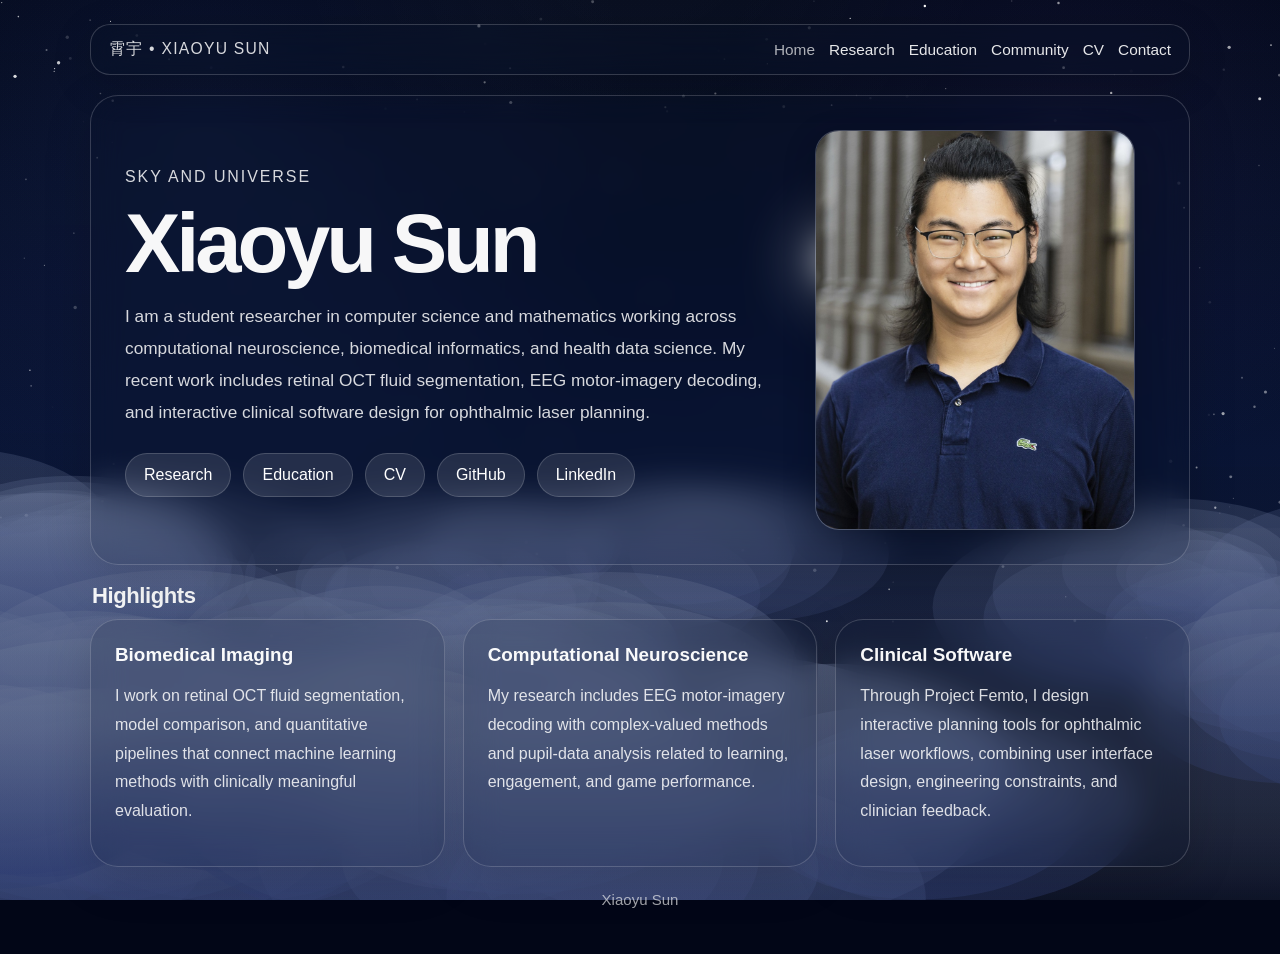
==== commit 7330a598: "Refactor index.html to use external CSS and update links Replaced inline styles with external styles" ====
--- a/index.html
+++ b/index.html
@@ -4,312 +4,7 @@
   <meta charset="UTF-8" />
   <meta name="viewport" content="width=device-width, initial-scale=1.0" />
   <title>Xiaoyu Sun</title>
-  <style>
-    * { box-sizing: border-box; }
-
-    :root {
-      --page-max: 1100px;
-      --glass: rgba(10, 18, 40, 0.18);
-      --glass-strong: rgba(10, 18, 40, 0.28);
-      --glass-border: rgba(255, 255, 255, 0.18);
-      --text: rgba(255, 255, 255, 0.97);
-      --muted: rgba(255, 255, 255, 0.84);
-      --button: rgba(255, 255, 255, 0.11);
-      --button-hover: rgba(255, 255, 255, 0.20);
-    }
-
-    html, body {
-      margin: 0;
-      min-height: 100%;
-      overflow-x: hidden;
-      font-family: Inter, "Segoe UI", Arial, sans-serif;
-      color: var(--text);
-      background: #020617;
-      scroll-behavior: smooth;
-    }
-
-    body {
-      position: relative;
-    }
-
-    #sky {
-      position: fixed;
-      inset: 0;
-      width: 100%;
-      height: 100%;
-      display: block;
-      z-index: 0;
-      pointer-events: none;
-    }
-
-    .overlay {
-      position: fixed;
-      inset: 0;
-      z-index: 1;
-      background:
-        radial-gradient(circle at 50% -10%, rgba(255, 255, 255, 0.04), transparent 30%),
-        linear-gradient(to bottom, rgba(2, 6, 23, 0.02), rgba(2, 6, 23, 0.12));
-      pointer-events: none;
-    }
-
-    .page {
-      width: min(var(--page-max), calc(100% - 32px));
-      margin: 0 auto;
-      padding: 24px 0 40px;
-      position: relative;
-      z-index: 2;
-    }
-
-    .nav {
-      position: sticky;
-      top: 16px;
-      z-index: 10;
-      display: flex;
-      justify-content: space-between;
-      align-items: center;
-      gap: 18px;
-      padding: 14px 18px;
-      margin-bottom: 20px;
-      background: var(--glass-strong);
-      border: 1px solid var(--glass-border);
-      border-radius: 20px;
-      backdrop-filter: blur(16px);
-      -webkit-backdrop-filter: blur(16px);
-      box-shadow: 0 10px 40px rgba(0, 0, 0, 0.16);
-    }
-
-    .nav-brand {
-      font-size: 0.98rem;
-      letter-spacing: 0.08em;
-      text-transform: uppercase;
-      color: var(--muted);
-      white-space: nowrap;
-    }
-
-    .nav-links {
-      display: flex;
-      flex-wrap: wrap;
-      justify-content: flex-end;
-      gap: 14px;
-    }
-
-    .nav-links a {
-      color: rgba(255, 255, 255, 0.9);
-      text-decoration: none;
-      font-size: 0.96rem;
-      transition: opacity 0.18s ease;
-    }
-
-    .nav-links a:hover {
-      opacity: 0.75;
-    }
-
-    .hero,
-    .card {
-      background: var(--glass);
-      border: 1px solid var(--glass-border);
-      backdrop-filter: blur(16px);
-      -webkit-backdrop-filter: blur(16px);
-      border-radius: 28px;
-      box-shadow: 0 12px 48px rgba(0, 0, 0, 0.16);
-    }
-
-    .hero {
-      display: grid;
-      grid-template-columns: minmax(0, 1.4fr) minmax(260px, 360px);
-      gap: 28px;
-      align-items: center;
-      padding: 34px;
-      margin-bottom: 18px;
-    }
-
-    .eyebrow {
-      margin: 0 0 12px;
-      color: var(--muted);
-      font-size: 1rem;
-      letter-spacing: 0.12em;
-      text-transform: uppercase;
-    }
-
-    h1 {
-      margin: 0;
-      font-size: clamp(3rem, 9vw, 5.2rem);
-      line-height: 0.96;
-      letter-spacing: -0.05em;
-    }
-
-    .tagline {
-      max-width: 760px;
-      font-size: 1.12rem;
-      line-height: 1.85;
-      color: var(--muted);
-      margin: 22px 0 0;
-    }
-
-    .buttons {
-      display: flex;
-      flex-wrap: wrap;
-      gap: 12px;
-      margin-top: 24px;
-    }
-
-    .buttons a {
-      display: inline-flex;
-      align-items: center;
-      justify-content: center;
-      min-height: 44px;
-      padding: 0 18px;
-      border-radius: 999px;
-      text-decoration: none;
-      color: white;
-      background: var(--button);
-      border: 1px solid rgba(255, 255, 255, 0.16);
-      transition: transform 0.18s ease, background 0.18s ease, border-color 0.18s ease;
-    }
-
-    .buttons a:hover {
-      transform: translateY(-1px);
-      background: var(--button-hover);
-      border-color: rgba(255, 255, 255, 0.24);
-    }
-
-    .hero-photo-wrap {
-      display: flex;
-      justify-content: center;
-      align-items: center;
-    }
-
-    .hero-photo {
-      width: min(100%, 320px);
-      aspect-ratio: 4 / 5;
-      object-fit: cover;
-      object-position: center 22%;
-      border-radius: 24px;
-      border: 1px solid rgba(255, 255, 255, 0.18);
-      box-shadow: 0 10px 32px rgba(0, 0, 0, 0.22);
-      background: rgba(255, 255, 255, 0.06);
-    }
-
-    .section {
-      margin-top: 18px;
-      scroll-margin-top: 90px;
-    }
-
-    .section-header {
-      margin: 0 0 10px;
-      padding-left: 2px;
-      font-size: 1.38rem;
-      letter-spacing: -0.02em;
-    }
-
-    .grid-two,
-    .grid-three {
-      display: grid;
-      gap: 18px;
-    }
-
-    .grid-two {
-      grid-template-columns: repeat(2, minmax(0, 1fr));
-    }
-
-    .grid-three {
-      grid-template-columns: repeat(3, minmax(0, 1fr));
-    }
-
-    .card {
-      padding: 24px;
-    }
-
-    h2 {
-      margin: 0 0 12px;
-      font-size: 1.18rem;
-    }
-
-    p, li {
-      color: var(--muted);
-      line-height: 1.8;
-      font-size: 1rem;
-    }
-
-    ul {
-      margin: 0;
-      padding-left: 20px;
-    }
-
-    .timeline-item + .timeline-item {
-      margin-top: 18px;
-      padding-top: 18px;
-      border-top: 1px solid rgba(255, 255, 255, 0.10);
-    }
-
-    .timeline-title {
-      font-size: 1rem;
-      font-weight: 600;
-      color: rgba(255, 255, 255, 0.96);
-      margin-bottom: 4px;
-    }
-
-    .timeline-meta {
-      font-size: 0.94rem;
-      color: rgba(255, 255, 255, 0.66);
-      margin-bottom: 8px;
-    }
-
-    .footer {
-      margin-top: 24px;
-      text-align: center;
-      font-size: 0.94rem;
-      color: rgba(255, 255, 255, 0.64);
-      padding-bottom: 6px;
-    }
-
-    @media (max-width: 980px) {
-      .hero {
-        grid-template-columns: 1fr;
-      }
-
-      .hero-photo {
-        width: min(100%, 280px);
-      }
-    }
-
-    @media (max-width: 860px) {
-      .grid-three {
-        grid-template-columns: 1fr;
-      }
-
-      .grid-two {
-        grid-template-columns: 1fr;
-      }
-    }
-
-    @media (max-width: 700px) {
-      .nav {
-        flex-direction: column;
-        align-items: flex-start;
-      }
-
-      .nav-links {
-        justify-content: flex-start;
-      }
-    }
-
-    @media (max-width: 640px) {
-      .page {
-        padding-top: 16px;
-      }
-
-      .hero,
-      .card {
-        padding: 22px;
-        border-radius: 24px;
-      }
-
-      .tagline {
-        font-size: 1.02rem;
-      }
-    }
-  </style>
+  <link rel="stylesheet" href="styles.css" />
 </head>
 <body>
   <canvas id="sky"></canvas>
@@ -319,16 +14,16 @@
     <nav class="nav">
       <div class="nav-brand">霄宇 • Xiaoyu Sun</div>
       <div class="nav-links">
-        <a href="#home">Home</a>
-        <a href="#research">Research</a>
-        <a href="#education">Education</a>
-        <a href="#community">Community</a>
-        <a href="cv.pdf" target="_blank" rel="noopener noreferrer">CV</a>
+        <a class="active" href="index.html">Home</a>
+        <a href="research.html">Research</a>
+        <a href="education.html">Education</a>
+        <a href="community.html">Community</a>
+        <a href="cv.html">CV</a>
         <a href="mailto:xisun@students.pitzer.edu">Contact</a>
       </div>
     </nav>
 
-    <section class="hero" id="home">
+    <section class="hero hero-split">
       <div>
         <p class="eyebrow">Sky and Universe</p>
         <h1>Xiaoyu Sun</h1>
@@ -339,10 +34,11 @@
         </p>
 
         <div class="buttons">
+          <a href="research.html">Research</a>
+          <a href="education.html">Education</a>
+          <a href="cv.html">CV</a>
           <a href="https://github.com/XiaoyuSun-1" target="_blank" rel="noopener noreferrer">GitHub</a>
-          <a href="cv.pdf" target="_blank" rel="noopener noreferrer">CV</a>
           <a href="https://www.linkedin.com/in/klay-xiaoyu-sun/" target="_blank" rel="noopener noreferrer">LinkedIn</a>
-          <a href="mailto:xisun@students.pitzer.edu">Contact</a>
         </div>
       </div>
 
@@ -351,88 +47,30 @@
       </div>
     </section>
 
-    <section class="section" id="research">
-      <h2 class="section-header">Research & Projects</h2>
+    <section class="section">
+      <h2 class="section-header">Highlights</h2>
       <div class="grid-three">
         <article class="card">
           <h2>Biomedical Imaging</h2>
           <p>
-            At Washington University in St. Louis, I compared foundation and task-specific models for retinal OCT fluid
-            segmentation, developed Python pipelines for preprocessing and training, and worked on fluid quantification
-            for treatment-effect assessment.
+            I work on retinal OCT fluid segmentation, model comparison, and quantitative pipelines that connect machine
+            learning methods with clinically meaningful evaluation.
           </p>
         </article>
 
         <article class="card">
           <h2>Computational Neuroscience</h2>
           <p>
-            My work in computational neuroscience includes EEG motor-imagery decoding with complex-valued methods,
-            adaptation and evaluation of TIMBRE and cCSP, and analysis of pupil dynamics in learning and game performance.
+            My research includes EEG motor-imagery decoding with complex-valued methods and pupil-data analysis related
+            to learning, engagement, and game performance.
           </p>
         </article>
 
         <article class="card">
-          <h2>Clinical Software Design</h2>
+          <h2>Clinical Software</h2>
           <p>
-            Through Project Femto, I designed an interactive Qt interface for femtosecond laser planning with synchronized
-            parameter editing, procedure-specific tools, clinician feedback, and export workflows for surgical planning.
-          </p>
-        </article>
-      </div>
-    </section>
-
-    <section class="section" id="education">
-      <h2 class="section-header">Education & Experience</h2>
-      <div class="grid-two">
-        <article class="card">
-          <h2>Education</h2>
-          <div class="timeline-item">
-            <div class="timeline-title">Pitzer College & Harvey Mudd College</div>
-            <div class="timeline-meta">Joint Major in Computer Science and Mathematics • Expected May 2026</div>
-            <p>
-              I am completing a joint major through Pitzer College and Harvey Mudd College, with interests centered on
-              machine learning for health, computational neuroscience, and biomedical data science.
-            </p>
-          </div>
-        </article>
-
-        <article class="card">
-          <h2>Selected Experience</h2>
-          <div class="timeline-item">
-            <div class="timeline-title">Biostatistics Research Intern, WashU I2DB</div>
-            <div class="timeline-meta">Summer 2025</div>
-            <p>Retinal OCT fluid detection and segmentation, model comparison, and treatment-effect quantification.</p>
-          </div>
-          <div class="timeline-item">
-            <div class="timeline-title">Computational Neuroscience Research Assistant</div>
-            <div class="timeline-meta">2024 to Present</div>
-            <p>EEG decoding, complex-valued neural methods, and pupil-data analysis in learning and gameplay.</p>
-          </div>
-          <div class="timeline-item">
-            <div class="timeline-title">Biostatistics Intern, Sanofi</div>
-            <div class="timeline-meta">Winter 2024 to 2025</div>
-            <p>Clinical trial and real-world data analysis, subgroup analysis, and clinical reporting.</p>
-          </div>
-        </article>
-      </div>
-    </section>
-
-    <section class="section" id="community">
-      <h2 class="section-header">Community & Beyond Work</h2>
-      <div class="grid-two">
-        <article class="card">
-          <h2>Teaching & Mentorship</h2>
-          <p>
-            I work as a teaching assistant and mentor, supporting technical learning, mathematical problem solving,
-            and project debugging across classroom and extracurricular settings.
-          </p>
-        </article>
-
-        <article class="card">
-          <h2>Community Involvement</h2>
-          <p>
-            Outside research, I have been involved in theater, student leadership, conference volunteering,
-            and AMIA community activities, including service as a Translational Bioinformatics Year-in-Review volunteer.
+            Through Project Femto, I design interactive planning tools for ophthalmic laser workflows, combining user
+            interface design, engineering constraints, and clinician feedback.
           </p>
         </article>
       </div>
@@ -441,475 +79,6 @@
     <div class="footer">Xiaoyu Sun</div>
   </main>
 
-  <script>
-    const canvas = document.getElementById("sky");
-    const ctx = canvas.getContext("2d");
-
-    let width = 0;
-    let height = 0;
-    let dpr = 1;
-
-    const observer = {
-      lat: null,
-      lon: null,
-      usingGeo: false
-    };
-
-    const stars = [];
-    const cloudLayers = [];
-    const STAR_COUNT = 320;
-    const HORIZON_RATIO = 0.62;
-
-    function clamp(v, min, max) {
-      return Math.max(min, Math.min(max, v));
-    }
-
-    function lerp(a, b, t) {
-      return a + (b - a) * t;
-    }
-
-    function smoothstep(edge0, edge1, x) {
-      const t = clamp((x - edge0) / (edge1 - edge0), 0, 1);
-      return t * t * (3 - 2 * t);
-    }
-
-    function rgba(r, g, b, a = 1) {
-      return `rgba(${r}, ${g}, ${b}, ${a})`;
-    }
-
-    function resize() {
-      width = window.innerWidth;
-      height = window.innerHeight;
-      dpr = Math.min(window.devicePixelRatio || 1, 2);
-
-      canvas.width = width * dpr;
-      canvas.height = height * dpr;
-      canvas.style.width = width + "px";
-      canvas.style.height = height + "px";
-      ctx.setTransform(dpr, 0, 0, dpr, 0, 0);
-
-      buildStars();
-      buildClouds();
-    }
-
-    function random(min, max) {
-      return Math.random() * (max - min) + min;
-    }
-
-    function buildStars() {
-      stars.length = 0;
-      for (let i = 0; i < STAR_COUNT; i++) {
-        stars.push({
-          x: Math.random() * width,
-          y: Math.random() * height * 0.72,
-          r: random(0.45, 1.75),
-          baseAlpha: random(0.25, 0.95),
-          twinkle: random(0.6, 2.4),
-          driftX: random(-0.008, 0.008),
-          driftY: random(-0.018, 0.018)
-        });
-      }
-    }
-
-    function createCloud(count, baseYRatio, sizeMin, sizeMax, speedMin, speedMax, alpha) {
-      const clouds = [];
-      for (let i = 0; i < count; i++) {
-        clouds.push({
-          x: random(-240, width + 200),
-          y: height * baseYRatio + random(-28, 42),
-          size: random(sizeMin, sizeMax),
-          speed: random(speedMin, speedMax),
-          alpha,
-          puffOffset: Array.from({ length: 5 }, () => ({
-            ox: random(-0.42, 0.42),
-            oy: random(-0.18, 0.18),
-            scale: random(0.55, 1.1)
-          }))
-        });
-      }
-      return clouds;
-    }
-
-    function buildClouds() {
-      cloudLayers.length = 0;
-      cloudLayers.push(createCloud(11, 0.64, 140, 240, 0.05, 0.12, 0.26));
-      cloudLayers.push(createCloud(10, 0.75, 180, 300, 0.09, 0.18, 0.34));
-      cloudLayers.push(createCloud(9, 0.87, 240, 390, 0.14, 0.24, 0.42));
-    }
-
-    function dayOfYear(date) {
-      const start = new Date(date.getFullYear(), 0, 0);
-      const diff = date - start;
-      return Math.floor(diff / 86400000);
-    }
-
-    function solarPosition(date, lat, lon) {
-      const rad = Math.PI / 180;
-      const n = dayOfYear(date);
-      const hours = date.getHours() + date.getMinutes() / 60 + date.getSeconds() / 3600;
-      const gamma = 2 * Math.PI / 365 * (n - 1 + (hours - 12) / 24);
-
-      const eqtime = 229.18 * (
-        0.000075 +
-        0.001868 * Math.cos(gamma) -
-        0.032077 * Math.sin(gamma) -
-        0.014615 * Math.cos(2 * gamma) -
-        0.040849 * Math.sin(2 * gamma)
-      );
-
-      const decl =
-        0.006918 -
-        0.399912 * Math.cos(gamma) +
-        0.070257 * Math.sin(gamma) -
-        0.006758 * Math.cos(2 * gamma) +
-        0.000907 * Math.sin(2 * gamma) -
-        0.002697 * Math.cos(3 * gamma) +
-        0.00148 * Math.sin(3 * gamma);
-
-      const timezone = -date.getTimezoneOffset() / 60;
-      const timeOffset = eqtime + 4 * lon - 60 * timezone;
-      const trueSolarMinutes = hours * 60 + timeOffset;
-      const hourAngleDeg = trueSolarMinutes / 4 - 180;
-      const hourAngle = hourAngleDeg * Math.PI / 180;
-      const latRad = lat * rad;
-
-      const cosZenith =
-        Math.sin(latRad) * Math.sin(decl) +
-        Math.cos(latRad) * Math.cos(decl) * Math.cos(hourAngle);
-
-      const zenith = Math.acos(clamp(cosZenith, -1, 1));
-      const altitude = 90 - zenith / rad;
-
-      return { altitude, hourAngleDeg };
-    }
-
-    function fallbackSolarPosition(date) {
-      const h = date.getHours() + date.getMinutes() / 60 + date.getSeconds() / 3600;
-      const t = (h - 6) / 12;
-      const altitude = Math.sin(t * Math.PI) * 72 - 8;
-      const hourAngleDeg = (h / 24) * 360 - 180;
-      return { altitude, hourAngleDeg };
-    }
-
-    function getSun(date) {
-      if (observer.usingGeo && observer.lat != null && observer.lon != null) {
-        return solarPosition(date, observer.lat, observer.lon);
-      }
-      return fallbackSolarPosition(date);
-    }
-
-    function moonPhase(date) {
-      const synodicMonth = 29.530588853;
-      const knownNewMoon = Date.UTC(2000, 0, 6, 18, 14, 0);
-      const days = (date.getTime() - knownNewMoon) / 86400000;
-      let phase = (days / synodicMonth) % 1;
-      if (phase < 0) phase += 1;
-      return phase;
-    }
-
-    function getMoon(date) {
-      const phase = moonPhase(date);
-      const shifted = new Date(date.getTime() + (12.85 + phase * 1.2) * 3600000);
-      const pos = observer.usingGeo && observer.lat != null && observer.lon != null
-        ? solarPosition(shifted, observer.lat, observer.lon)
-        : fallbackSolarPosition(shifted);
-      return {
-        altitude: pos.altitude,
-        hourAngleDeg: pos.hourAngleDeg,
-        phase
-      };
-    }
-
-    function bodyToXY(pos) {
-      const horizonY = height * HORIZON_RATIO;
-      const x = width * (0.5 + clamp(pos.hourAngleDeg, -110, 110) / 220 * 0.84);
-      const altitudeNorm = clamp((pos.altitude + 12) / 84, 0, 1);
-      const y = horizonY - altitudeNorm * height * 0.48;
-      return { x, y };
-    }
-
-    function drawSky(sunAlt) {
-      const horizonY = height * HORIZON_RATIO;
-      const day = smoothstep(-6, 18, sunAlt);
-      const dawnDusk = Math.max(smoothstep(-12, 8, sunAlt) - smoothstep(8, 24, sunAlt), 0);
-      const blueHour = Math.max(smoothstep(-10, -2, sunAlt) - smoothstep(-2, 6, sunAlt), 0);
-      const night = 1 - smoothstep(-10, 6, sunAlt);
-
-      ctx.clearRect(0, 0, width, height);
-
-      const nightGrad = ctx.createLinearGradient(0, 0, 0, height);
-      nightGrad.addColorStop(0, rgba(4, 10, 28, 1));
-      nightGrad.addColorStop(0.50, rgba(10, 22, 55, 1));
-      nightGrad.addColorStop(1, rgba(20, 26, 48, 1));
-      ctx.fillStyle = nightGrad;
-      ctx.fillRect(0, 0, width, height);
-
-      if (day > 0) {
-        ctx.save();
-        ctx.globalAlpha = day;
-        const dayGrad = ctx.createLinearGradient(0, 0, 0, height);
-        dayGrad.addColorStop(0, rgba(43, 112, 212, 1));
-        dayGrad.addColorStop(0.38, rgba(102, 171, 244, 1));
-        dayGrad.addColorStop(0.72, rgba(176, 218, 255, 1));
-        dayGrad.addColorStop(1, rgba(236, 243, 255, 1));
-        ctx.fillStyle = dayGrad;
-        ctx.fillRect(0, 0, width, height);
-        ctx.restore();
-      }
-
-      if (blueHour > 0.01) {
-        ctx.save();
-        ctx.globalAlpha = blueHour * 0.9;
-        const blueGrad = ctx.createLinearGradient(0, 0, 0, height);
-        blueGrad.addColorStop(0, rgba(18, 44, 100, 0.78));
-        blueGrad.addColorStop(0.54, rgba(54, 95, 168, 0.54));
-        blueGrad.addColorStop(1, rgba(130, 150, 190, 0.18));
-        ctx.fillStyle = blueGrad;
-        ctx.fillRect(0, 0, width, height);
-        ctx.restore();
-      }
-
-      if (dawnDusk > 0.01) {
-        ctx.save();
-        ctx.globalAlpha = dawnDusk;
-
-        const warmBand = ctx.createLinearGradient(0, horizonY - 120, 0, height);
-        warmBand.addColorStop(0, rgba(255, 193, 120, 0));
-        warmBand.addColorStop(0.30, rgba(255, 168, 92, 0.36));
-        warmBand.addColorStop(0.58, rgba(255, 128, 86, 0.52));
-        warmBand.addColorStop(0.84, rgba(196, 104, 160, 0.28));
-        warmBand.addColorStop(1, rgba(0, 0, 0, 0));
-        ctx.fillStyle = warmBand;
-        ctx.fillRect(0, horizonY - 140, width, height - horizonY + 140);
-
-        const upperWarmth = ctx.createRadialGradient(width * 0.5, horizonY - 28, 20, width * 0.5, horizonY - 28, width * 0.68);
-        upperWarmth.addColorStop(0, rgba(255, 206, 140, 0.42));
-        upperWarmth.addColorStop(0.28, rgba(255, 165, 106, 0.26));
-        upperWarmth.addColorStop(0.54, rgba(201, 118, 170, 0.14));
-        upperWarmth.addColorStop(1, rgba(0, 0, 0, 0));
-        ctx.fillStyle = upperWarmth;
-        ctx.fillRect(0, 0, width, height);
-        ctx.restore();
-      }
-
-      if (night > 0.12) {
-        ctx.save();
-        ctx.globalAlpha = night * 0.44;
-        const glowA = ctx.createRadialGradient(width * 0.16, height * 0.16, 0, width * 0.16, height * 0.16, width * 0.34);
-        glowA.addColorStop(0, rgba(72, 92, 180, 0.28));
-        glowA.addColorStop(1, rgba(72, 92, 180, 0));
-        ctx.fillStyle = glowA;
-        ctx.fillRect(0, 0, width, height);
-
-        const glowB = ctx.createRadialGradient(width * 0.84, height * 0.14, 0, width * 0.84, height * 0.14, width * 0.28);
-        glowB.addColorStop(0, rgba(120, 88, 180, 0.20));
-        glowB.addColorStop(1, rgba(120, 88, 180, 0));
-        ctx.fillStyle = glowB;
-        ctx.fillRect(0, 0, width, height);
-        ctx.restore();
-      }
-    }
-
-    function drawStars(t, sunAlt) {
-      const night = 1 - smoothstep(-8, 8, sunAlt);
-      if (night < 0.06) return;
-
-      ctx.save();
-      ctx.globalCompositeOperation = "screen";
-
-      for (const star of stars) {
-        star.x += star.driftX;
-        star.y += star.driftY;
-
-        if (star.x < -2) star.x = width + 2;
-        if (star.x > width + 2) star.x = -2;
-        if (star.y < -2) star.y = height * 0.72 + 2;
-        if (star.y > height * 0.72 + 2) star.y = -2;
-
-        const twinkle = 0.55 + 0.45 * Math.sin(t * 0.0012 * star.twinkle + star.x * 0.012 + star.y * 0.008);
-        const alpha = clamp(star.baseAlpha * twinkle * night * 1.35, 0, 1);
-        ctx.beginPath();
-        ctx.fillStyle = rgba(255, 255, 255, alpha);
-        ctx.arc(star.x, star.y, star.r, 0, Math.PI * 2);
-        ctx.fill();
-      }
-
-      ctx.restore();
-    }
-
-    function drawSun(pos, sunAlt) {
-      if (sunAlt < -8) return;
-      const { x, y } = bodyToXY(pos);
-      const r = lerp(28, 44, smoothstep(-6, 30, sunAlt));
-
-      ctx.save();
-      const glow = ctx.createRadialGradient(x, y, 0, x, y, r * 3.6);
-      glow.addColorStop(0, rgba(255, 248, 224, 0.95));
-      glow.addColorStop(0.16, rgba(255, 224, 158, 0.58));
-      glow.addColorStop(0.46, rgba(255, 182, 98, 0.22));
-      glow.addColorStop(1, rgba(255, 182, 98, 0));
-      ctx.fillStyle = glow;
-      ctx.beginPath();
-      ctx.arc(x, y, r * 3.6, 0, Math.PI * 2);
-      ctx.fill();
-
-      ctx.beginPath();
-      ctx.fillStyle = rgba(255, 239, 184, 0.98);
-      ctx.arc(x, y, r, 0, Math.PI * 2);
-      ctx.fill();
-      ctx.restore();
-    }
-
-    function drawMoon(pos, sunAlt) {
-      const night = 1 - smoothstep(-6, 8, sunAlt);
-      if (night < 0.16) return;
-
-      const { x, y } = bodyToXY(pos);
-      const r = 26;
-      const phase = pos.phase;
-      const illum = 0.5 * (1 - Math.cos(2 * Math.PI * phase));
-      const waxing = phase < 0.5;
-      const shadowShift = (1 - illum) * r * 2 * (waxing ? -1 : 1);
-
-      ctx.save();
-      const glow = ctx.createRadialGradient(x, y, 0, x, y, r * 3.2);
-      glow.addColorStop(0, rgba(255, 255, 255, 0.28 * night));
-      glow.addColorStop(1, rgba(255, 255, 255, 0));
-      ctx.fillStyle = glow;
-      ctx.beginPath();
-      ctx.arc(x, y, r * 3.2, 0, Math.PI * 2);
-      ctx.fill();
-
-      ctx.beginPath();
-      ctx.fillStyle = rgba(242, 245, 250, 0.95 * night);
-      ctx.arc(x, y, r, 0, Math.PI * 2);
-      ctx.fill();
-
-      ctx.globalCompositeOperation = "source-atop";
-      ctx.beginPath();
-      ctx.fillStyle = rgba(10, 18, 40, 0.92);
-      ctx.arc(x + shadowShift, y, r, 0, Math.PI * 2);
-      ctx.fill();
-
-      ctx.restore();
-    }
-
-    function drawCloudBand(sunAlt) {
-      const horizonY = height * HORIZON_RATIO;
-      const day = smoothstep(-6, 18, sunAlt);
-      const dusk = Math.max(0, 1 - Math.abs(sunAlt) / 14);
-
-      const grad = ctx.createLinearGradient(0, horizonY - 30, 0, height);
-      grad.addColorStop(0, rgba(255, 255, 255, 0.03 + day * 0.04));
-      grad.addColorStop(0.32, rgba(210, 220, 236, 0.08 + day * 0.08 + dusk * 0.06));
-      grad.addColorStop(1, rgba(10, 16, 34, 0.42));
-      ctx.fillStyle = grad;
-      ctx.fillRect(0, horizonY - 30, width, height - horizonY + 30);
-    }
-
-    function drawCloudPuff(cloud, layerIndex, sunAlt) {
-      const day = smoothstep(-6, 18, sunAlt);
-      const dusk = Math.max(0, 1 - Math.abs(sunAlt) / 16);
-      const night = 1 - smoothstep(-8, 10, sunAlt);
-
-      const topR = 112 + day * 118 + dusk * 68;
-      const topG = 126 + day * 112 + dusk * 34;
-      const topB = 160 + day * 86 - dusk * 8;
-
-      const bottomR = 54 + day * 58 + dusk * 118;
-      const bottomG = 70 + day * 66 + dusk * 38;
-      const bottomB = 112 + day * 52 - dusk * 18 + night * 14;
-
-      const grad = ctx.createLinearGradient(cloud.x, cloud.y - cloud.size * 0.4, cloud.x, cloud.y + cloud.size * 0.4);
-      grad.addColorStop(0, rgba(topR, topG, topB, cloud.alpha));
-      grad.addColorStop(1, rgba(bottomR, bottomG, bottomB, cloud.alpha * 0.95));
-      ctx.fillStyle = grad;
-
-      for (const puff of cloud.puffOffset) {
-        const rx = cloud.size * puff.scale * 0.70;
-        const ry = cloud.size * puff.scale * 0.36;
-        ctx.beginPath();
-        ctx.ellipse(
-          cloud.x + puff.ox * cloud.size,
-          cloud.y + puff.oy * cloud.size + layerIndex * 6,
-          rx,
-          ry,
-          0,
-          0,
-          Math.PI * 2
-        );
-        ctx.fill();
-      }
-    }
-
-    function drawClouds(sunAlt) {
-      drawCloudBand(sunAlt);
-
-      cloudLayers.forEach((layer, layerIndex) => {
-        for (const cloud of layer) {
-          cloud.x += cloud.speed;
-          if (cloud.x - cloud.size * 1.2 > width + 260) {
-            cloud.x = -cloud.size * 1.4 - 160;
-          }
-          drawCloudPuff(cloud, layerIndex, sunAlt);
-        }
-      });
-    }
-
-    function drawHaze(sunAlt, sunPos) {
-      const { x, y } = bodyToXY(sunPos);
-      const haze = Math.max(0, 1 - Math.abs(sunAlt) / 18);
-      if (haze < 0.08) return;
-
-      ctx.save();
-      ctx.globalAlpha = haze * 0.42;
-      const halo = ctx.createRadialGradient(x, y, 0, x, y, width * 0.34);
-      halo.addColorStop(0, rgba(255, 210, 140, 0.30));
-      halo.addColorStop(1, rgba(255, 210, 140, 0));
-      ctx.fillStyle = halo;
-      ctx.fillRect(0, 0, width, height);
-      ctx.restore();
-    }
-
-    function render(t) {
-      const now = new Date();
-      const sun = getSun(now);
-      const moon = getMoon(now);
-
-      drawSky(sun.altitude);
-      drawStars(t, sun.altitude);
-      drawHaze(sun.altitude, sun);
-      drawSun(sun, sun.altitude);
-      drawMoon(moon, sun.altitude);
-      drawClouds(sun.altitude);
-
-      requestAnimationFrame(render);
-    }
-
-    function requestLocation() {
-      if (!navigator.geolocation) return;
-
-      navigator.geolocation.getCurrentPosition(
-        (pos) => {
-          observer.lat = pos.coords.latitude;
-          observer.lon = pos.coords.longitude;
-          observer.usingGeo = true;
-        },
-        () => {
-          observer.usingGeo = false;
-        },
-        {
-          enableHighAccuracy: false,
-          maximumAge: 10 * 60 * 1000,
-          timeout: 5000
-        }
-      );
-    }
-
-    window.addEventListener("resize", resize);
-    resize();
-    requestLocation();
-    requestAnimationFrame(render);
-  </script>
+  <script src="sky.js"></script>
 </body>
 </html>
--- a/styles.css
+++ b/styles.css
@@ -0,0 +1,351 @@
+* { box-sizing: border-box; }
+
+:root {
+  --page-max: 1100px;
+  --glass: rgba(10, 18, 40, 0.18);
+  --glass-strong: rgba(10, 18, 40, 0.28);
+  --glass-border: rgba(255, 255, 255, 0.18);
+  --text: rgba(255, 255, 255, 0.97);
+  --muted: rgba(255, 255, 255, 0.84);
+  --button: rgba(255, 255, 255, 0.11);
+  --button-hover: rgba(255, 255, 255, 0.20);
+}
+
+html, body {
+  margin: 0;
+  min-height: 100%;
+  overflow-x: hidden;
+  font-family: Inter, "Segoe UI", Arial, sans-serif;
+  color: var(--text);
+  background: #020617;
+  scroll-behavior: smooth;
+}
+
+body {
+  position: relative;
+}
+
+#sky {
+  position: fixed;
+  inset: 0;
+  width: 100%;
+  height: 100%;
+  display: block;
+  z-index: 0;
+  pointer-events: none;
+}
+
+.overlay {
+  position: fixed;
+  inset: 0;
+  z-index: 1;
+  background:
+    radial-gradient(circle at 50% -10%, rgba(255, 255, 255, 0.04), transparent 30%),
+    linear-gradient(to bottom, rgba(2, 6, 23, 0.02), rgba(2, 6, 23, 0.12));
+  pointer-events: none;
+}
+
+.page {
+  width: min(var(--page-max), calc(100% - 32px));
+  margin: 0 auto;
+  padding: 24px 0 40px;
+  position: relative;
+  z-index: 2;
+}
+
+.nav {
+  position: sticky;
+  top: 16px;
+  z-index: 10;
+  display: flex;
+  justify-content: space-between;
+  align-items: center;
+  gap: 18px;
+  padding: 14px 18px;
+  margin-bottom: 20px;
+  background: var(--glass-strong);
+  border: 1px solid var(--glass-border);
+  border-radius: 20px;
+  backdrop-filter: blur(16px);
+  -webkit-backdrop-filter: blur(16px);
+  box-shadow: 0 10px 40px rgba(0, 0, 0, 0.16);
+}
+
+.nav-brand {
+  font-size: 0.98rem;
+  letter-spacing: 0.08em;
+  text-transform: uppercase;
+  color: var(--muted);
+  white-space: nowrap;
+}
+
+.nav-links {
+  display: flex;
+  flex-wrap: wrap;
+  justify-content: flex-end;
+  gap: 14px;
+}
+
+.nav-links a {
+  color: rgba(255, 255, 255, 0.9);
+  text-decoration: none;
+  font-size: 0.96rem;
+  transition: opacity 0.18s ease;
+}
+
+.nav-links a:hover,
+.nav-links a.active {
+  opacity: 0.75;
+}
+
+.hero,
+.card {
+  background: var(--glass);
+  border: 1px solid var(--glass-border);
+  backdrop-filter: blur(16px);
+  -webkit-backdrop-filter: blur(16px);
+  border-radius: 28px;
+  box-shadow: 0 12px 48px rgba(0, 0, 0, 0.16);
+}
+
+.hero {
+  padding: 34px;
+  margin-bottom: 18px;
+}
+
+.hero-split {
+  display: grid;
+  grid-template-columns: minmax(0, 1.4fr) minmax(260px, 360px);
+  gap: 28px;
+  align-items: center;
+}
+
+.eyebrow {
+  margin: 0 0 12px;
+  color: var(--muted);
+  font-size: 1rem;
+  letter-spacing: 0.12em;
+  text-transform: uppercase;
+}
+
+h1 {
+  margin: 0;
+  font-size: clamp(3rem, 9vw, 5.2rem);
+  line-height: 0.96;
+  letter-spacing: -0.05em;
+}
+
+.hero h1.compact {
+  font-size: clamp(2.5rem, 8vw, 4.5rem);
+}
+
+.tagline,
+.lead {
+  max-width: 780px;
+  font-size: 1.08rem;
+  line-height: 1.85;
+  color: var(--muted);
+  margin: 18px 0 0;
+}
+
+.buttons {
+  display: flex;
+  flex-wrap: wrap;
+  gap: 12px;
+  margin-top: 24px;
+}
+
+.buttons a,
+.inline-button {
+  display: inline-flex;
+  align-items: center;
+  justify-content: center;
+  min-height: 44px;
+  padding: 0 18px;
+  border-radius: 999px;
+  text-decoration: none;
+  color: white;
+  background: var(--button);
+  border: 1px solid rgba(255, 255, 255, 0.16);
+  transition: transform 0.18s ease, background 0.18s ease, border-color 0.18s ease;
+}
+
+.buttons a:hover,
+.inline-button:hover {
+  transform: translateY(-1px);
+  background: var(--button-hover);
+  border-color: rgba(255, 255, 255, 0.24);
+}
+
+.hero-photo-wrap {
+  display: flex;
+  justify-content: center;
+  align-items: center;
+}
+
+.hero-photo {
+  width: min(100%, 320px);
+  aspect-ratio: 4 / 5;
+  object-fit: cover;
+  object-position: center 22%;
+  border-radius: 24px;
+  border: 1px solid rgba(255, 255, 255, 0.18);
+  box-shadow: 0 10px 32px rgba(0, 0, 0, 0.22);
+  background: rgba(255, 255, 255, 0.06);
+}
+
+.section {
+  margin-top: 18px;
+}
+
+.section-header {
+  margin: 0 0 10px;
+  padding-left: 2px;
+  font-size: 1.38rem;
+  letter-spacing: -0.02em;
+}
+
+.grid-two,
+.grid-three {
+  display: grid;
+  gap: 18px;
+}
+
+.grid-two {
+  grid-template-columns: repeat(2, minmax(0, 1fr));
+}
+
+.grid-three {
+  grid-template-columns: repeat(3, minmax(0, 1fr));
+}
+
+.card {
+  padding: 24px;
+}
+
+h2,
+.card-title {
+  margin: 0 0 12px;
+  font-size: 1.18rem;
+}
+
+p, li {
+  color: var(--muted);
+  line-height: 1.8;
+  font-size: 1rem;
+}
+
+ul {
+  margin: 0;
+  padding-left: 20px;
+}
+
+.entry + .entry,
+.timeline-item + .timeline-item {
+  margin-top: 20px;
+  padding-top: 20px;
+  border-top: 1px solid rgba(255, 255, 255, 0.10);
+}
+
+.entry-title,
+.timeline-title {
+  font-size: 1.02rem;
+  font-weight: 600;
+  color: rgba(255, 255, 255, 0.97);
+  margin-bottom: 4px;
+}
+
+.entry-meta,
+.timeline-meta {
+  font-size: 0.95rem;
+  color: rgba(255, 255, 255, 0.68);
+  margin-bottom: 8px;
+}
+
+.contact-line {
+  margin-top: 14px;
+  display: flex;
+  flex-wrap: wrap;
+  gap: 16px;
+  font-size: 0.98rem;
+  color: rgba(255, 255, 255, 0.88);
+}
+
+.contact-line a,
+.footer a {
+  color: rgba(255, 255, 255, 0.92);
+  text-decoration: none;
+}
+
+.contact-line a:hover,
+.footer a:hover {
+  text-decoration: underline;
+}
+
+.skills {
+  display: flex;
+  flex-wrap: wrap;
+  gap: 10px;
+}
+
+.chip {
+  padding: 8px 12px;
+  border-radius: 999px;
+  background: rgba(255, 255, 255, 0.08);
+  border: 1px solid rgba(255, 255, 255, 0.12);
+  color: rgba(255, 255, 255, 0.9);
+  font-size: 0.95rem;
+}
+
+.footer {
+  margin-top: 24px;
+  text-align: center;
+  font-size: 0.94rem;
+  color: rgba(255, 255, 255, 0.64);
+  padding-bottom: 6px;
+}
+
+@media (max-width: 980px) {
+  .hero-split {
+    grid-template-columns: 1fr;
+  }
+
+  .hero-photo {
+    width: min(100%, 280px);
+  }
+}
+
+@media (max-width: 860px) {
+  .grid-three,
+  .grid-two {
+    grid-template-columns: 1fr;
+  }
+}
+
+@media (max-width: 700px) {
+  .nav {
+    flex-direction: column;
+    align-items: flex-start;
+  }
+
+  .nav-links {
+    justify-content: flex-start;
+  }
+}
+
+@media (max-width: 640px) {
+  .page {
+    padding-top: 16px;
+  }
+
+  .hero,
+  .card {
+    padding: 22px;
+    border-radius: 24px;
+  }
+
+  .tagline,
+  .lead {
+    font-size: 1.02rem;
+  }
+}
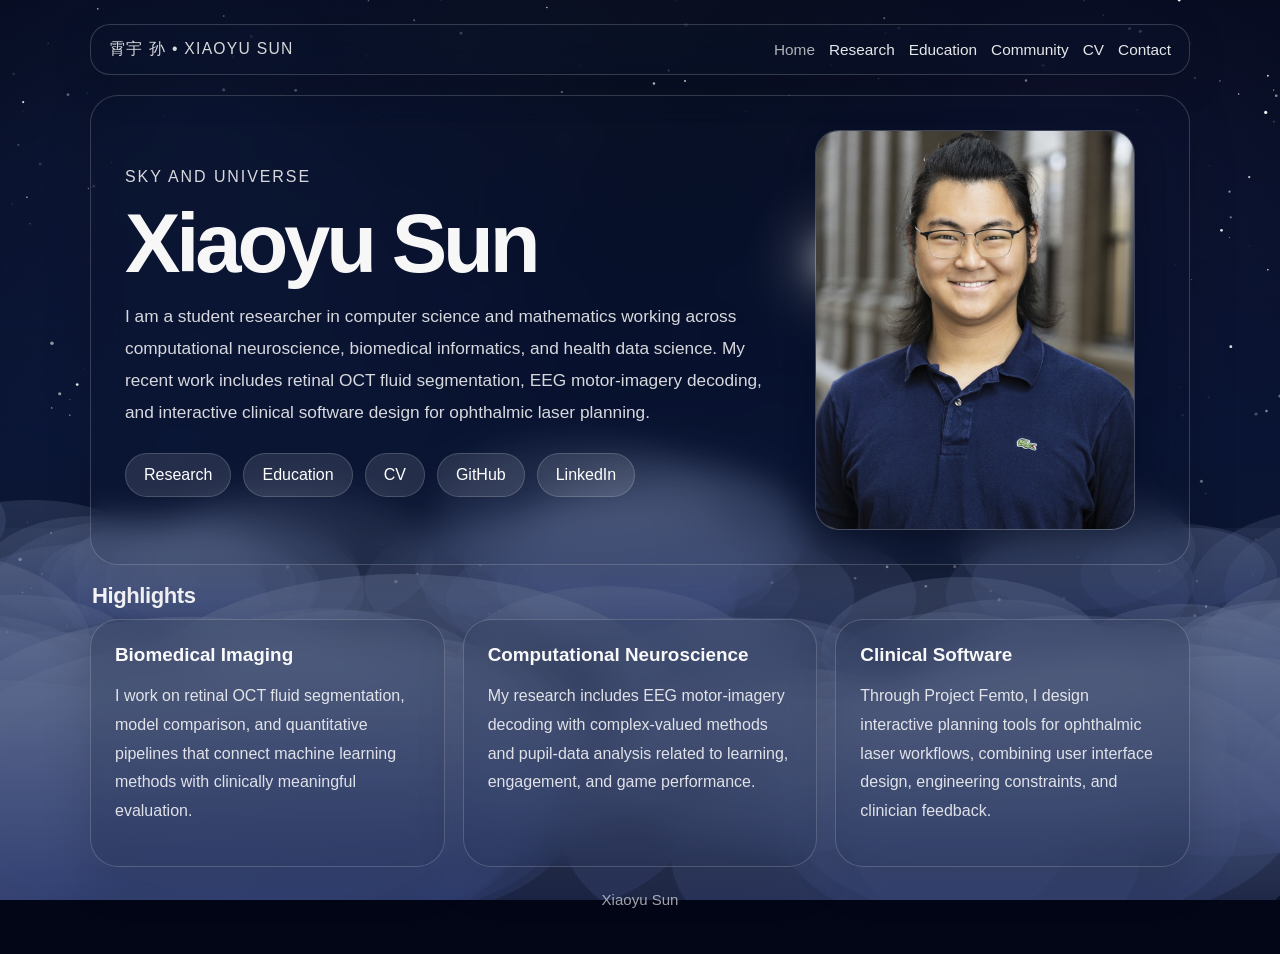
==== commit 2085739c: "Update nav-brand text to include Chinese characters" ====
--- a/index.html
+++ b/index.html
@@ -12,7 +12,7 @@
 
   <main class="page">
     <nav class="nav">
-      <div class="nav-brand">霄宇 • Xiaoyu Sun</div>
+      <div class="nav-brand">霄宇 孙 • Xiaoyu Sun</div>
       <div class="nav-links">
         <a class="active" href="index.html">Home</a>
         <a href="research.html">Research</a>
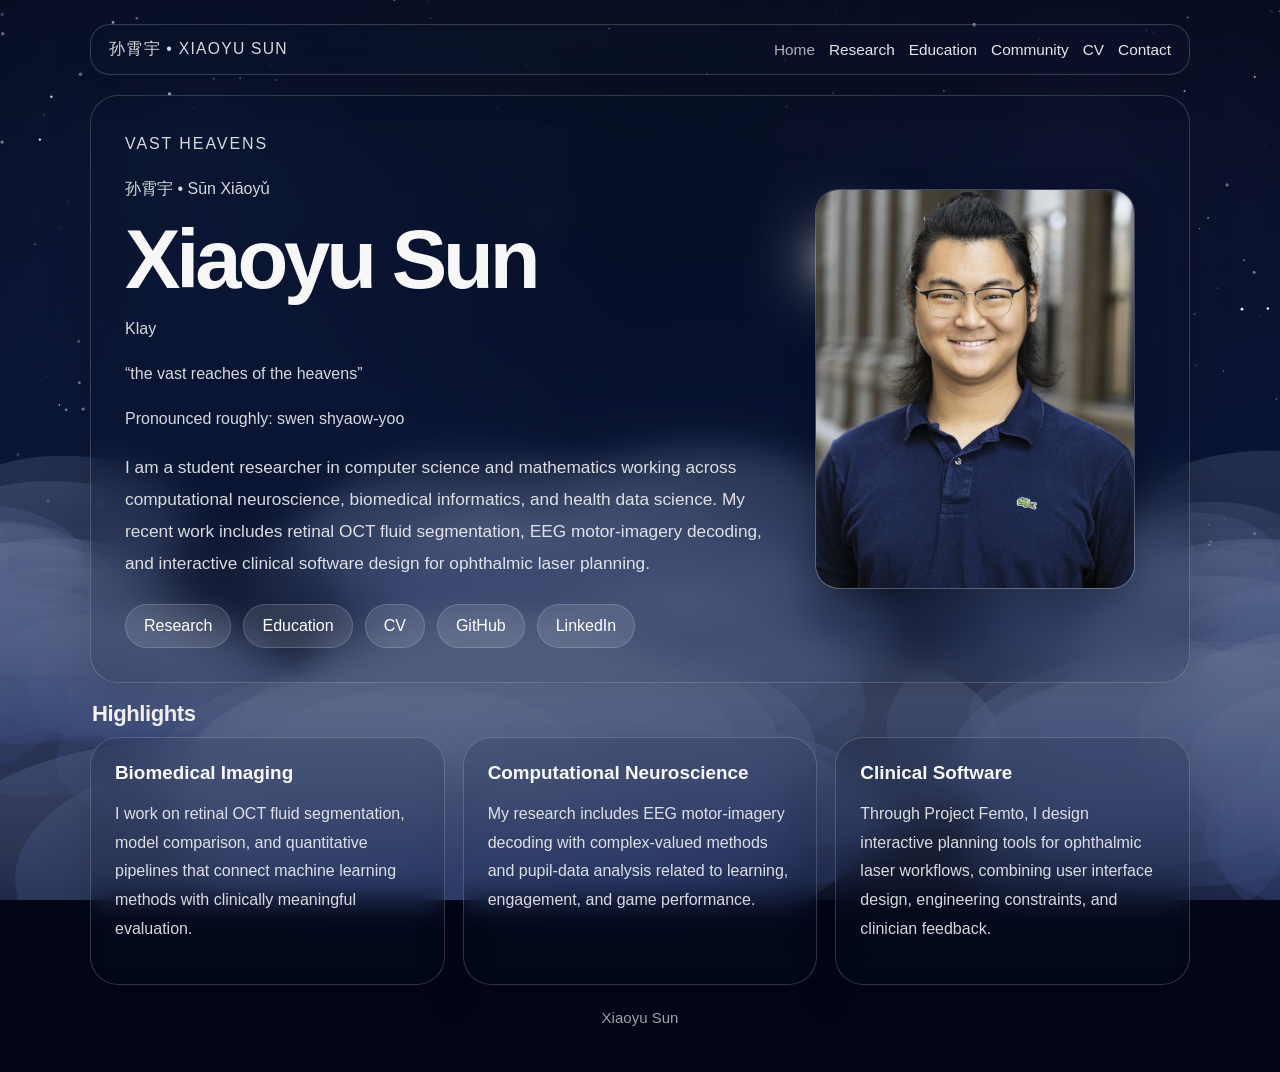
==== commit a5de0c61: "Revise navigation brand and hero section text Updated the navigation brand and hero section text for" ====
--- a/index.html
+++ b/index.html
@@ -12,7 +12,7 @@
 
   <main class="page">
     <nav class="nav">
-      <div class="nav-brand">霄宇 孙 • Xiaoyu Sun</div>
+      <div class="nav-brand">孙霄宇 • Xiaoyu Sun</div>
       <div class="nav-links">
         <a class="active" href="index.html">Home</a>
         <a href="research.html">Research</a>
@@ -25,8 +25,13 @@
 
     <section class="hero hero-split">
       <div>
-        <p class="eyebrow">Sky and Universe</p>
+        <p class="eyebrow">Vast Heavens</p>
+        <p class="name-line">孙霄宇 • Sūn Xiāoyǔ</p>
         <h1>Xiaoyu Sun</h1>
+        <p class="nickname">Klay</p>
+        <p class="name-meaning">“the vast reaches of the heavens”</p>
+        <p class="pronunciation">Pronounced roughly: swen shyaow-yoo</p>
+
         <p class="tagline">
           I am a student researcher in computer science and mathematics working across computational neuroscience,
           biomedical informatics, and health data science. My recent work includes retinal OCT fluid segmentation,
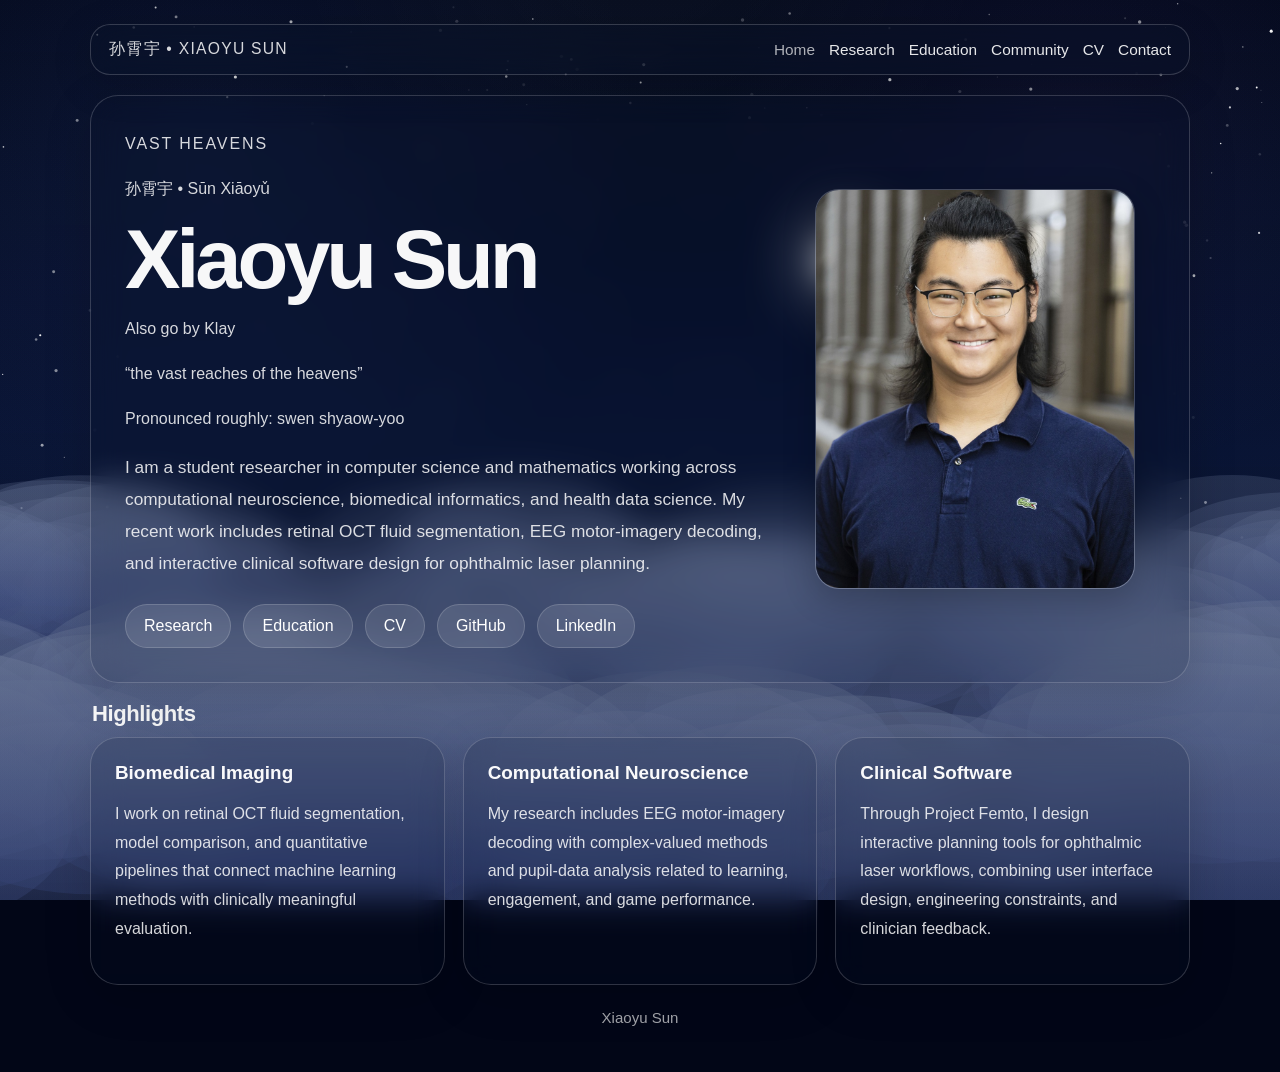
==== commit a83400a6: "Update nickname to include 'Also go by Klay'" ====
--- a/index.html
+++ b/index.html
@@ -28,7 +28,7 @@
         <p class="eyebrow">Vast Heavens</p>
         <p class="name-line">孙霄宇 • Sūn Xiāoyǔ</p>
         <h1>Xiaoyu Sun</h1>
-        <p class="nickname">Klay</p>
+        <p class="nickname"> Also go by Klay</p>
         <p class="name-meaning">“the vast reaches of the heavens”</p>
         <p class="pronunciation">Pronounced roughly: swen shyaow-yoo</p>
 
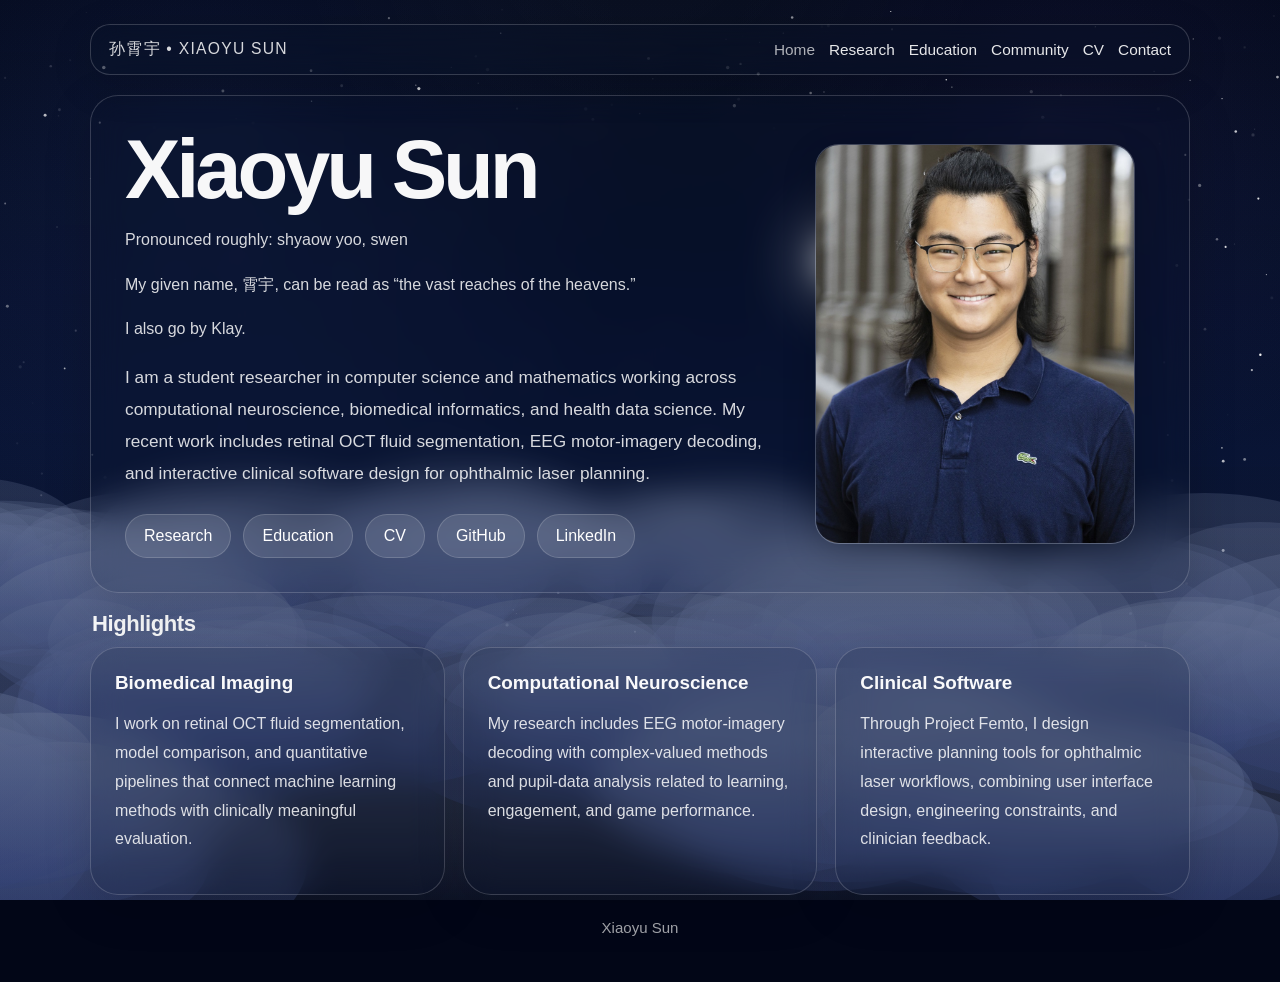
==== commit a0f79075: "Update hero section with new personal details Rearranged and updated personal information in the her" ====
--- a/index.html
+++ b/index.html
@@ -22,16 +22,14 @@
         <a href="mailto:xisun@students.pitzer.edu">Contact</a>
       </div>
     </nav>
-
+    
     <section class="hero hero-split">
       <div>
-        <p class="eyebrow">Vast Heavens</p>
-        <p class="name-line">孙霄宇 • Sūn Xiāoyǔ</p>
         <h1>Xiaoyu Sun</h1>
-        <p class="nickname"> Also go by Klay</p>
-        <p class="name-meaning">“the vast reaches of the heavens”</p>
-        <p class="pronunciation">Pronounced roughly: swen shyaow-yoo</p>
-
+        <p class="pronunciation">Pronounced roughly: shyaow yoo, swen</p>
+        <p class="name-meaning">My given name, 霄宇, can be read as “the vast reaches of the heavens.”</p>
+        <p class="nickname">I also go by Klay.</p>
+        
         <p class="tagline">
           I am a student researcher in computer science and mathematics working across computational neuroscience,
           biomedical informatics, and health data science. My recent work includes retinal OCT fluid segmentation,
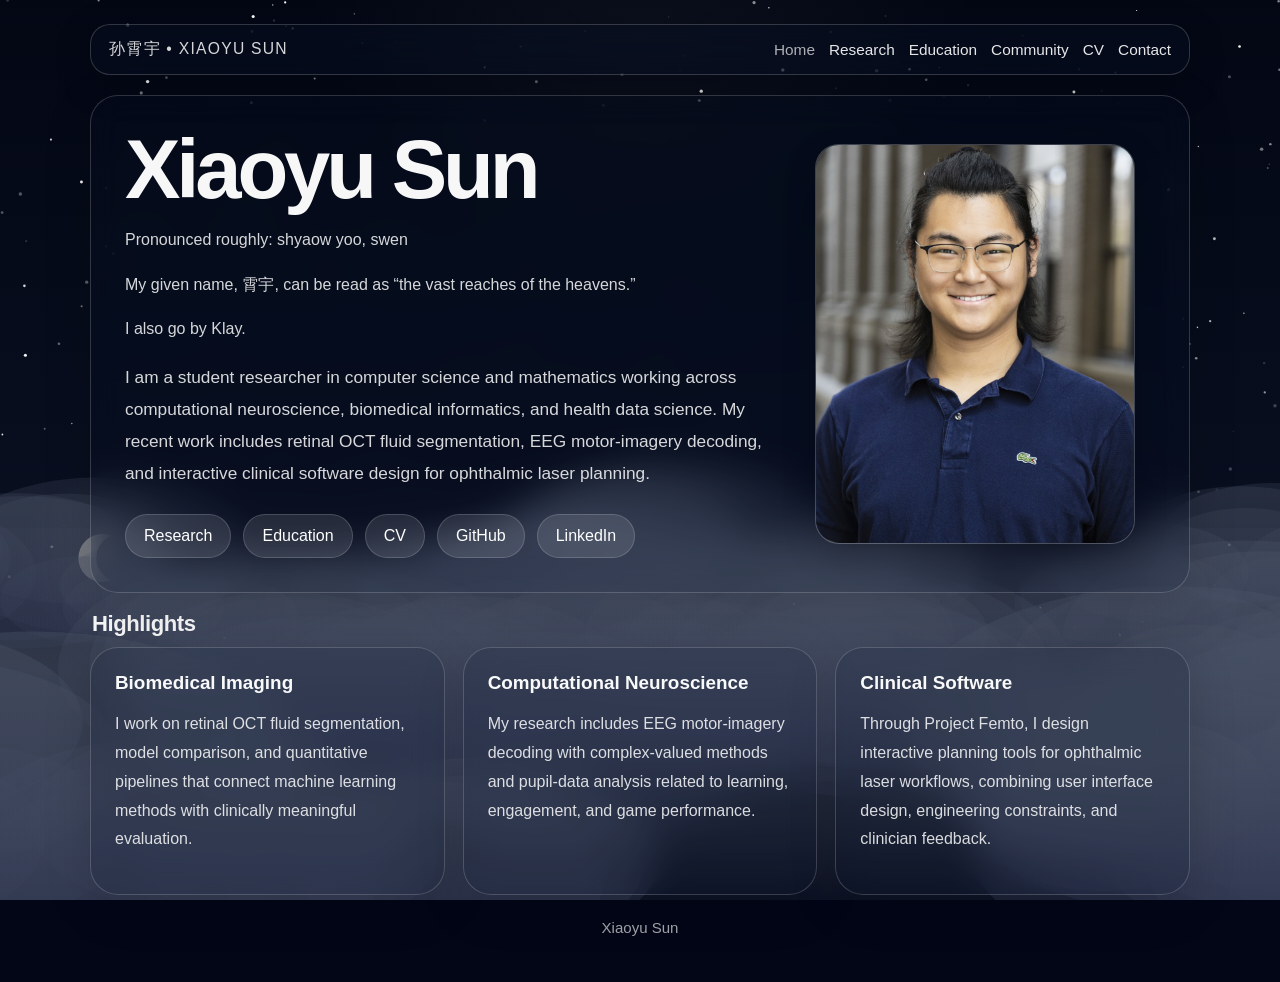
==== commit 36d19631: "Add analytics.js script to index.html" ====
--- a/index.html
+++ b/index.html
@@ -83,5 +83,6 @@
   </main>
 
   <script src="sky.js"></script>
+  <script src="analytics.js"></script>
 </body>
 </html>
